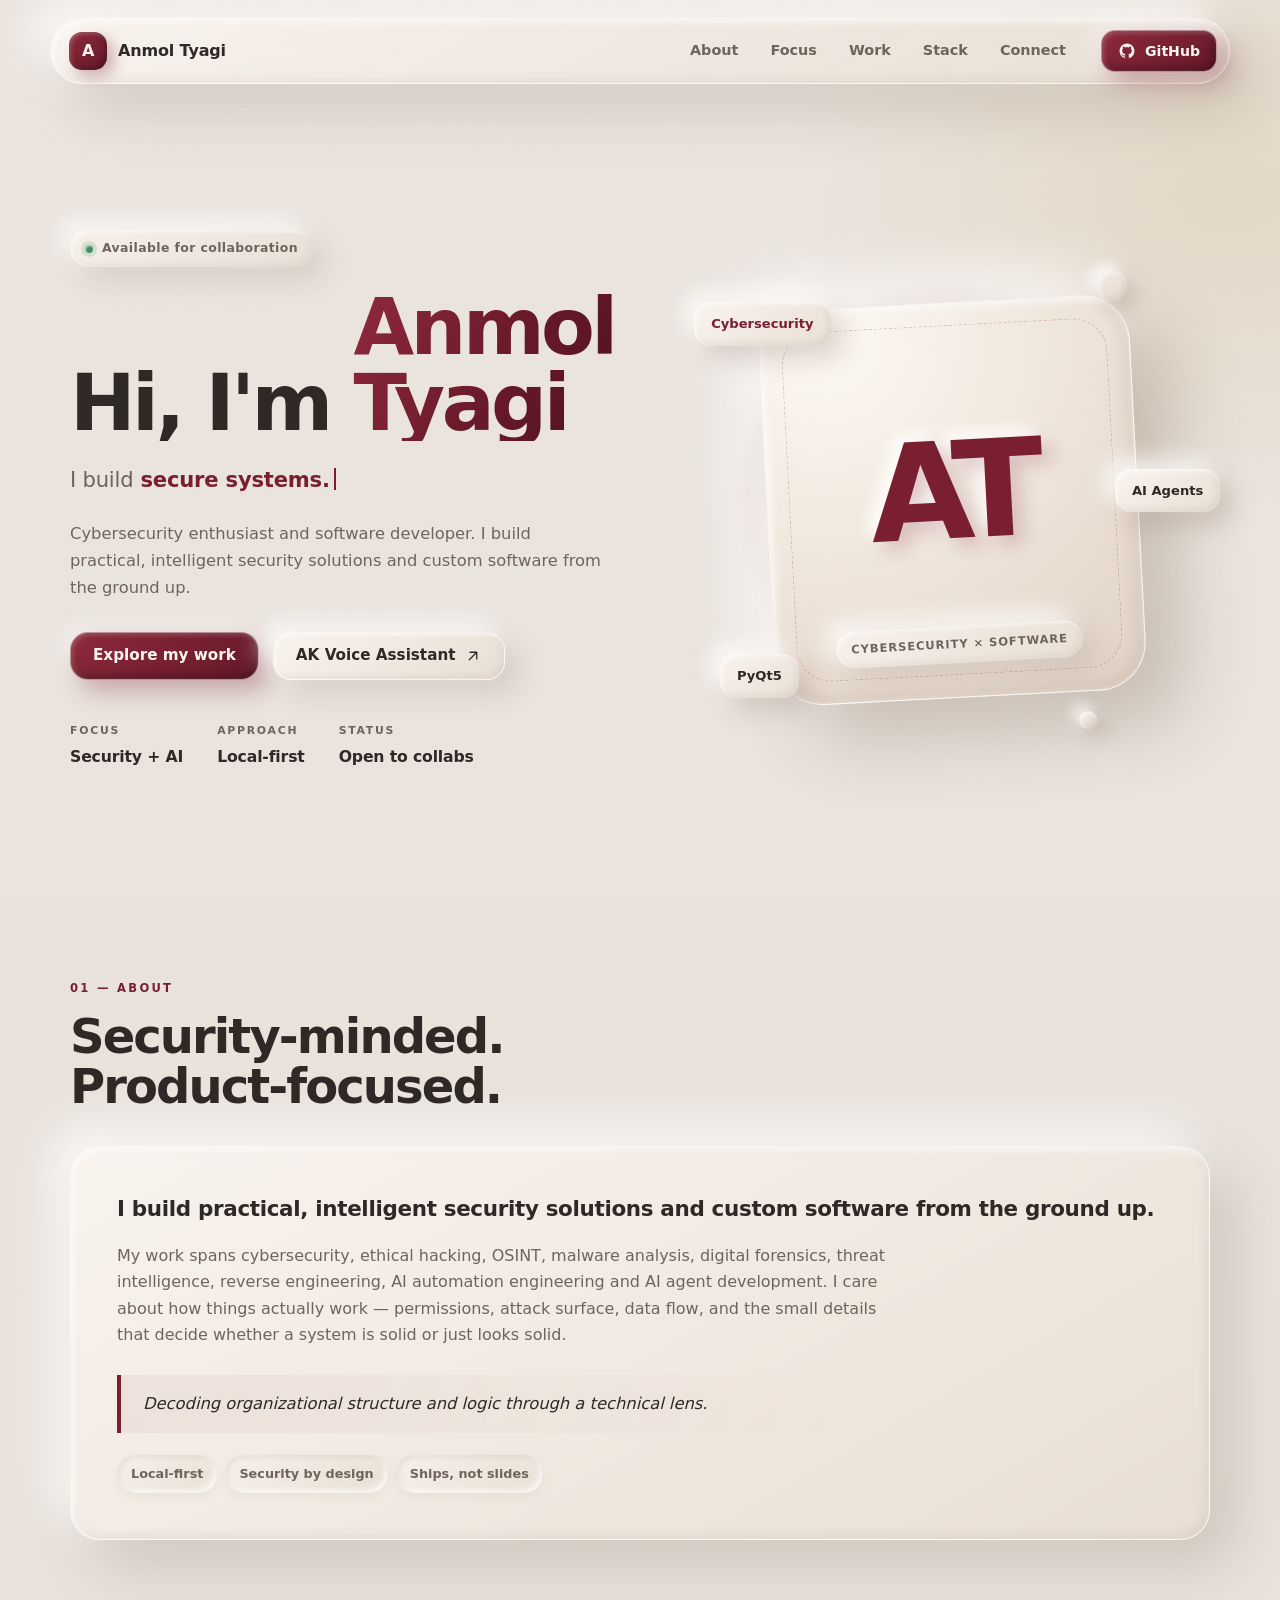
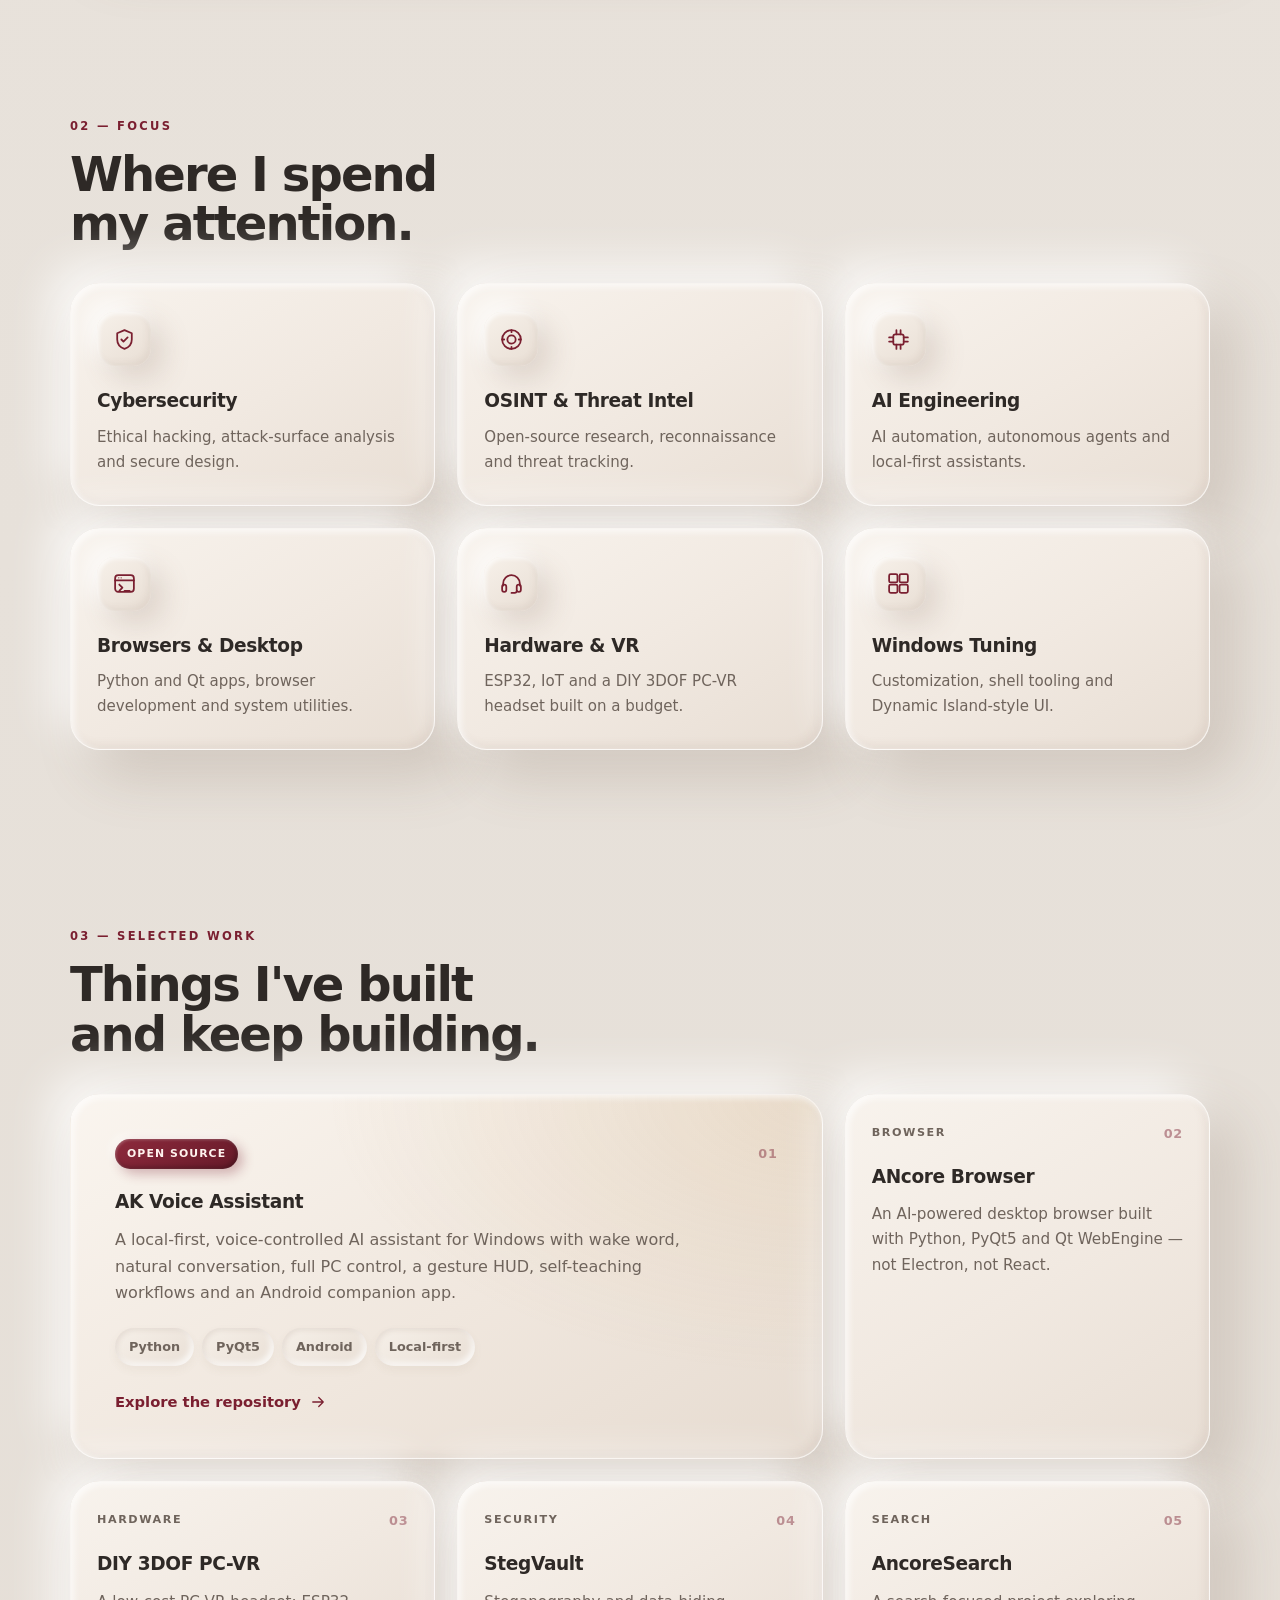
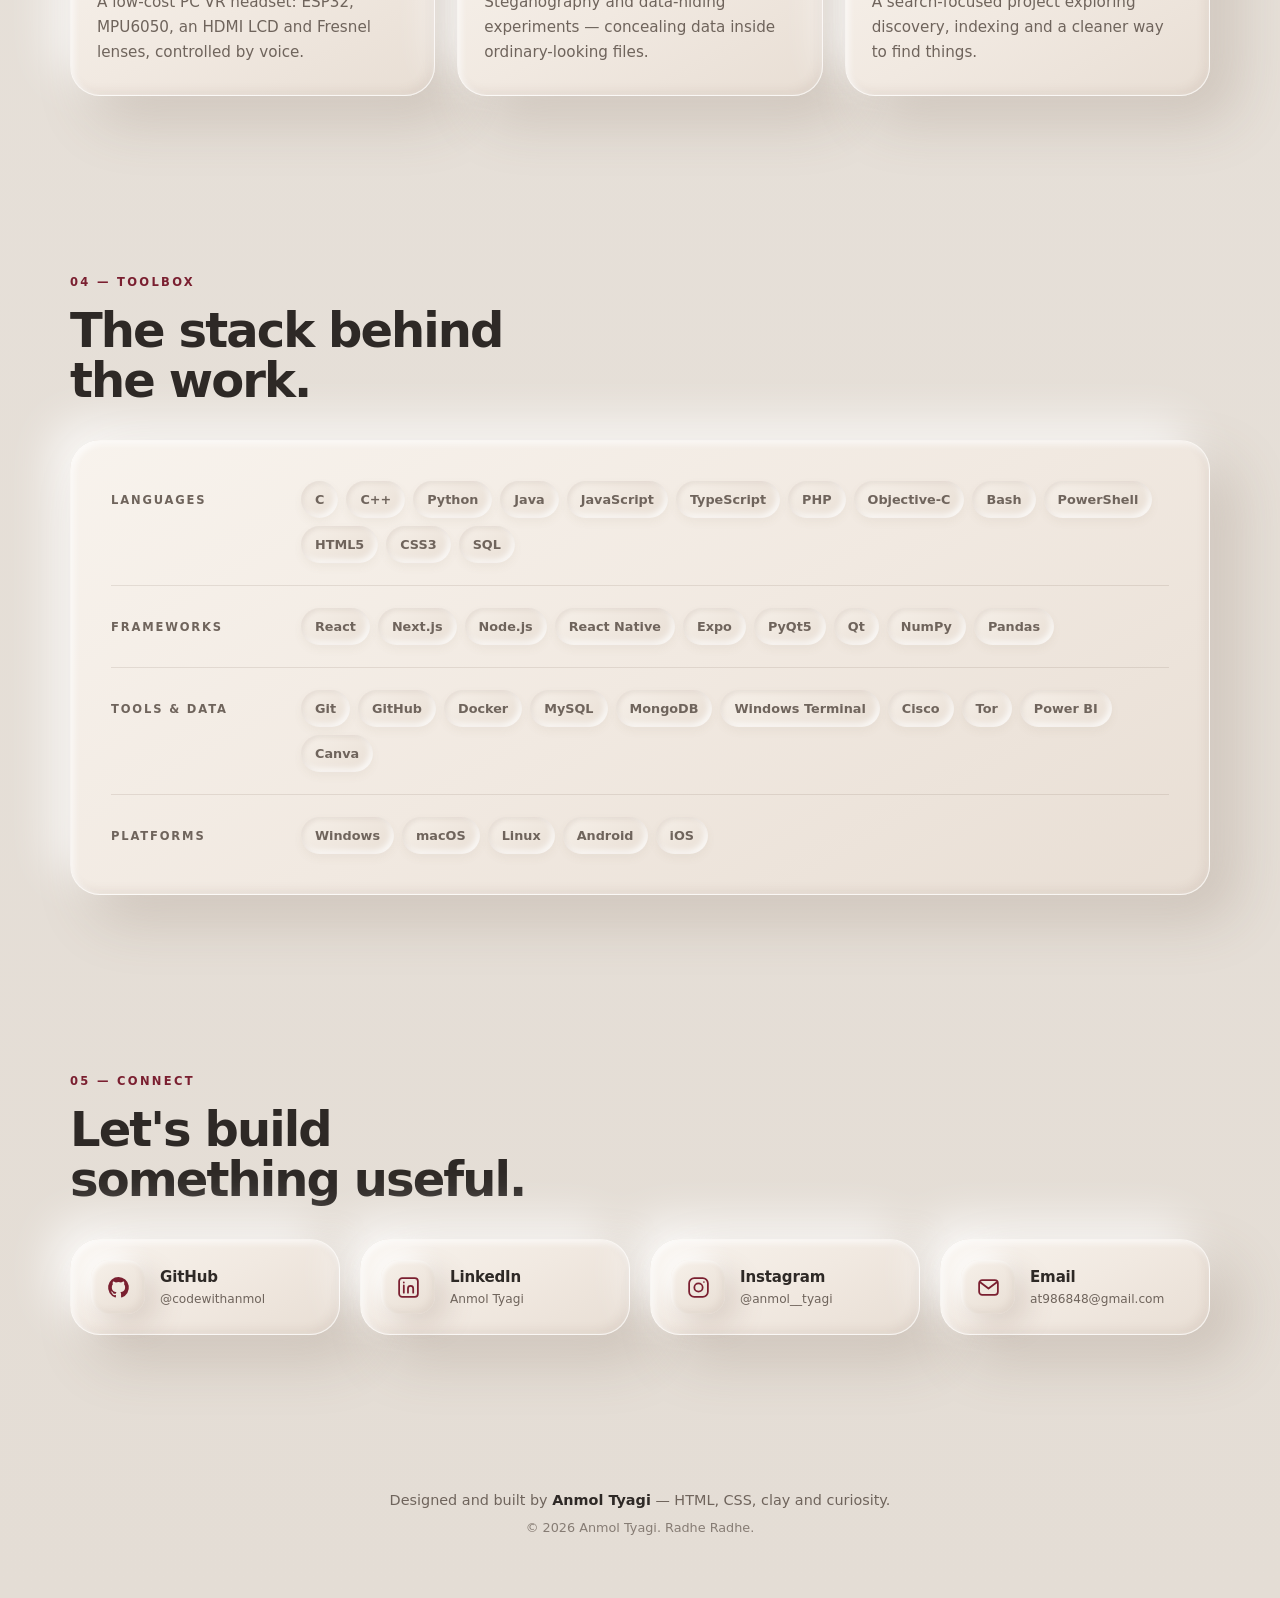
==== index.html @ 33b64142 "Claymorphism personal home page with typing effect" ====
<!doctype html>
<html lang="en">
<head>
<meta charset="utf-8">
<meta name="viewport" content="width=device-width, initial-scale=1">
<title>Anmol Tyagi — Cybersecurity &amp; Software</title>
<meta name="description" content="Anmol Tyagi — cybersecurity enthusiast and software developer. Security tools, AI-powered browsers, local-first assistants and automation.">
<meta name="theme-color" content="#e7e1da">
<meta property="og:type" content="website">
<meta property="og:title" content="Anmol Tyagi — Cybersecurity &amp; Software">
<meta property="og:description" content="Security tools, AI-powered browsers, local-first assistants and automation.">
<meta property="og:url" content="https://codewithanmol.github.io/">
<link rel="icon" href="data:image/svg+xml,%3Csvg xmlns='http://www.w3.org/2000/svg' viewBox='0 0 64 64'%3E%3Crect width='64' height='64' rx='18' fill='%237a1f30'/%3E%3Ctext x='32' y='43' font-family='Segoe UI,Arial' font-size='30' font-weight='700' fill='%23f7f2ec' text-anchor='middle'%3EA%3C/text%3E%3C/svg%3E">
<link rel="stylesheet" href="styles.css">
</head>
<body>
<div class="grain" aria-hidden="true"></div>
<a class="skip" href="#main">Skip to content</a>

<header class="nav-wrap">
  <nav class="nav clay" aria-label="Primary">
    <a class="brand" href="#top" aria-label="Anmol Tyagi — home">
      <span class="brand-mark" aria-hidden="true">A</span>
      <span class="brand-name">Anmol Tyagi</span>
    </a>
    <div class="nav-links">
      <a href="#about">About</a>
      <a href="#focus">Focus</a>
      <a href="#work">Work</a>
      <a href="#stack">Stack</a>
      <a href="#connect">Connect</a>
    </div>
    <a class="btn btn-sm btn-maroon" href="https://github.com/codewithanmol" target="_blank" rel="noopener">
      <svg class="ico" viewBox="0 0 24 24" aria-hidden="true"><path d="M12 2a10 10 0 0 0-3.16 19.49c.5.09.68-.22.68-.48v-1.7c-2.78.6-3.37-1.34-3.37-1.34-.45-1.16-1.1-1.47-1.1-1.47-.9-.62.07-.6.07-.6 1 .07 1.53 1.03 1.53 1.03.88 1.52 2.3 1.08 2.86.82.09-.64.35-1.08.63-1.33-2.22-.25-4.55-1.11-4.55-4.94 0-1.09.39-1.98 1.03-2.68-.1-.25-.45-1.27.1-2.65 0 0 .84-.27 2.75 1.02a9.6 9.6 0 0 1 5 0c1.91-1.29 2.75-1.02 2.75-1.02.55 1.38.2 2.4.1 2.65.64.7 1.03 1.59 1.03 2.68 0 3.84-2.34 4.68-4.57 4.93.36.31.68.92.68 1.85v2.74c0 .27.18.58.69.48A10 10 0 0 0 12 2z" fill="currentColor" stroke="none"/></svg>
      GitHub
    </a>
  </nav>
</header>

<main id="main">
  <section class="hero" id="top">
    <div class="hero-copy">
      <span class="chip"><span class="dot" aria-hidden="true"></span> Available for collaboration</span>
      <h1>Hi, I'm <span class="accent">Anmol<br>Tyagi</span></h1>
      <p class="type-line" aria-hidden="true"><span class="muted">I build</span> <span id="typed">secure systems.</span><span class="caret"></span></p>
      <p class="sr-only">I build secure systems, AI-powered browsers, local-first assistants and automation that ships.</p>
      <p class="lead">Cybersecurity enthusiast and software developer. I build practical, intelligent security solutions and custom software from the ground up.</p>
      <div class="cta-row">
        <a class="btn btn-maroon" href="#work">Explore my work</a>
        <a class="btn btn-clay" href="https://github.com/codewithanmol/AK-Voice-Assistant" target="_blank" rel="noopener">
          AK Voice Assistant
          <svg class="ico" viewBox="0 0 24 24" aria-hidden="true"><path d="M7 17 17 7M8 7h9v9"/></svg>
        </a>
      </div>
      <dl class="mini-stats">
        <div><dt>Focus</dt><dd>Security + AI</dd></div>
        <div><dt>Approach</dt><dd>Local-first</dd></div>
        <div><dt>Status</dt><dd>Open to collabs</dd></div>
      </dl>
    </div>

    <div class="hero-art" aria-hidden="true">
      <div class="clay portrait">
        <span class="portrait-ring"></span>
        <span class="portrait-mono">AT</span>
        <span class="portrait-tag">cybersecurity &times; software</span>
      </div>
      <span class="float-chip chip-a">Cybersecurity</span>
      <span class="float-chip chip-b">AI Agents</span>
      <span class="float-chip chip-c">PyQt5</span>
      <span class="float-dot dot-a"></span>
      <span class="float-dot dot-b"></span>
    </div>
  </section>

  <section class="section" id="about">
    <div class="section-head reveal">
      <span class="eyebrow">01 — About</span>
      <h2>Security-minded.<br>Product-focused.</h2>
    </div>
    <div class="clay about-card reveal">
      <p class="about-lead">I build practical, intelligent security solutions and custom software from the ground up.</p>
      <p>My work spans cybersecurity, ethical hacking, OSINT, malware analysis, digital forensics, threat intelligence, reverse engineering, AI automation engineering and AI agent development. I care about how things actually work — permissions, attack surface, data flow, and the small details that decide whether a system is solid or just looks solid.</p>
      <blockquote>Decoding organizational structure and logic through a technical lens.</blockquote>
      <ul class="tag-row" aria-label="Working principles">
        <li>Local-first</li>
        <li>Security by design</li>
        <li>Ships, not slides</li>
      </ul>
    </div>
  </section>

  <section class="section" id="focus">
    <div class="section-head reveal">
      <span class="eyebrow">02 — Focus</span>
      <h2>Where I spend<br>my attention.</h2>
    </div>
    <div class="focus-grid">
      <article class="clay focus-card reveal">
        <span class="ico-clay"><svg class="ico" viewBox="0 0 24 24" aria-hidden="true"><path d="M12 3l7 3v6c0 4.4-3 7.6-7 9-4-1.4-7-4.6-7-9V6l7-3z"/><path d="m9 12 2 2 4-4"/></svg></span>
        <h3>Cybersecurity</h3>
        <p>Ethical hacking, attack-surface analysis and secure design.</p>
      </article>
      <article class="clay focus-card reveal">
        <span class="ico-clay"><svg class="ico" viewBox="0 0 24 24" aria-hidden="true"><circle cx="12" cy="12" r="9"/><circle cx="12" cy="12" r="4"/><path d="M12 3v2M12 19v2M3 12h2M19 12h2"/></svg></span>
        <h3>OSINT &amp; Threat Intel</h3>
        <p>Open-source research, reconnaissance and threat tracking.</p>
      </article>
      <article class="clay focus-card reveal">
        <span class="ico-clay"><svg class="ico" viewBox="0 0 24 24" aria-hidden="true"><rect x="7" y="7" width="10" height="10" rx="2"/><path d="M10 3v4M14 3v4M10 17v4M14 17v4M3 10h4M3 14h4M17 10h4M17 14h4"/></svg></span>
        <h3>AI Engineering</h3>
        <p>AI automation, autonomous agents and local-first assistants.</p>
      </article>
      <article class="clay focus-card reveal">
        <span class="ico-clay"><svg class="ico" viewBox="0 0 24 24" aria-hidden="true"><rect x="3" y="4" width="18" height="16" rx="3"/><path d="M3 9h18"/><circle cx="6.5" cy="6.5" r=".6" fill="currentColor" stroke="none"/><circle cx="8.8" cy="6.5" r=".6" fill="currentColor" stroke="none"/><path d="m7 13 3 3-3 3M12 19h5"/></svg></span>
        <h3>Browsers &amp; Desktop</h3>
        <p>Python and Qt apps, browser development and system utilities.</p>
      </article>
      <article class="clay focus-card reveal">
        <span class="ico-clay"><svg class="ico" viewBox="0 0 24 24" aria-hidden="true"><path d="M4 14v-2a8 8 0 0 1 16 0v2"/><rect x="3" y="13" width="4" height="7" rx="2"/><rect x="17" y="13" width="4" height="7" rx="2"/><path d="M12 21h3a2 2 0 0 0 2-2"/></svg></span>
        <h3>Hardware &amp; VR</h3>
        <p>ESP32, IoT and a DIY 3DOF PC-VR headset built on a budget.</p>
      </article>
      <article class="clay focus-card reveal">
        <span class="ico-clay"><svg class="ico" viewBox="0 0 24 24" aria-hidden="true"><rect x="3" y="3" width="8" height="8" rx="1.5"/><rect x="13" y="3" width="8" height="8" rx="1.5"/><rect x="3" y="13" width="8" height="8" rx="1.5"/><rect x="13" y="13" width="8" height="8" rx="1.5"/></svg></span>
        <h3>Windows Tuning</h3>
        <p>Customization, shell tooling and Dynamic Island-style UI.</p>
      </article>
    </div>
  </section>

  <section class="section" id="work">
    <div class="section-head reveal">
      <span class="eyebrow">03 — Selected work</span>
      <h2>Things I've built<br>and keep building.</h2>
    </div>
    <div class="work-grid">
      <article class="clay work-card featured reveal">
        <div class="work-top"><span class="badge">Open source</span><span class="work-num">01</span></div>
        <h3>AK Voice Assistant</h3>
        <p>A local-first, voice-controlled AI assistant for Windows with wake word, natural conversation, full PC control, a gesture HUD, self-teaching workflows and an Android companion app.</p>
        <ul class="tag-row"><li>Python</li><li>PyQt5</li><li>Android</li><li>Local-first</li></ul>
        <a class="text-link" href="https://github.com/codewithanmol/AK-Voice-Assistant" target="_blank" rel="noopener">Explore the repository
          <svg class="ico" viewBox="0 0 24 24" aria-hidden="true"><path d="M5 12h14M13 6l6 6-6 6"/></svg>
        </a>
      </article>
      <article class="clay work-card reveal">
        <div class="work-top"><span class="work-type">Browser</span><span class="work-num">02</span></div>
        <h3>ANcore Browser</h3>
        <p>An AI-powered desktop browser built with Python, PyQt5 and Qt WebEngine — not Electron, not React.</p>
      </article>
      <article class="clay work-card reveal">
        <div class="work-top"><span class="work-type">Hardware</span><span class="work-num">03</span></div>
        <h3>DIY 3DOF PC-VR</h3>
        <p>A low-cost PC VR headset: ESP32, MPU6050, an HDMI LCD and Fresnel lenses, controlled by voice.</p>
      </article>
      <article class="clay work-card reveal">
        <div class="work-top"><span class="work-type">Security</span><span class="work-num">04</span></div>
        <h3>StegVault</h3>
        <p>Steganography and data-hiding experiments — concealing data inside ordinary-looking files.</p>
      </article>
      <article class="clay work-card reveal">
        <div class="work-top"><span class="work-type">Search</span><span class="work-num">05</span></div>
        <h3>AncoreSearch</h3>
        <p>A search-focused project exploring discovery, indexing and a cleaner way to find things.</p>
      </article>
    </div>
  </section>

  <section class="section" id="stack">
    <div class="section-head reveal">
      <span class="eyebrow">04 — Toolbox</span>
      <h2>The stack behind<br>the work.</h2>
    </div>
    <div class="clay stack-card reveal">
      <div class="stack-row">
        <h3>Languages</h3>
        <ul class="tag-row"><li>C</li><li>C++</li><li>Python</li><li>Java</li><li>JavaScript</li><li>TypeScript</li><li>PHP</li><li>Objective-C</li><li>Bash</li><li>PowerShell</li><li>HTML5</li><li>CSS3</li><li>SQL</li></ul>
      </div>
      <div class="stack-row">
        <h3>Frameworks</h3>
        <ul class="tag-row"><li>React</li><li>Next.js</li><li>Node.js</li><li>React Native</li><li>Expo</li><li>PyQt5</li><li>Qt</li><li>NumPy</li><li>Pandas</li></ul>
      </div>
      <div class="stack-row">
        <h3>Tools &amp; data</h3>
        <ul class="tag-row"><li>Git</li><li>GitHub</li><li>Docker</li><li>MySQL</li><li>MongoDB</li><li>Windows Terminal</li><li>Cisco</li><li>Tor</li><li>Power BI</li><li>Canva</li></ul>
      </div>
      <div class="stack-row">
        <h3>Platforms</h3>
        <ul class="tag-row"><li>Windows</li><li>macOS</li><li>Linux</li><li>Android</li><li>iOS</li></ul>
      </div>
    </div>
  </section>

  <section class="section" id="connect">
    <div class="section-head reveal">
      <span class="eyebrow">05 — Connect</span>
      <h2>Let's build<br>something useful.</h2>
    </div>
    <div class="connect-grid">
      <a class="clay connect-card reveal" href="https://github.com/codewithanmol" target="_blank" rel="noopener">
        <span class="ico-clay"><svg class="ico" viewBox="0 0 24 24" aria-hidden="true"><path d="M12 2a10 10 0 0 0-3.16 19.49c.5.09.68-.22.68-.48v-1.7c-2.78.6-3.37-1.34-3.37-1.34-.45-1.16-1.1-1.47-1.1-1.47-.9-.62.07-.6.07-.6 1 .07 1.53 1.03 1.53 1.03.88 1.52 2.3 1.08 2.86.82.09-.64.35-1.08.63-1.33-2.22-.25-4.55-1.11-4.55-4.94 0-1.09.39-1.98 1.03-2.68-.1-.25-.45-1.27.1-2.65 0 0 .84-.27 2.75 1.02a9.6 9.6 0 0 1 5 0c1.91-1.29 2.75-1.02 2.75-1.02.55 1.38.2 2.4.1 2.65.64.7 1.03 1.59 1.03 2.68 0 3.84-2.34 4.68-4.57 4.93.36.31.68.92.68 1.85v2.74c0 .27.18.58.69.48A10 10 0 0 0 12 2z" fill="currentColor" stroke="none"/></svg></span>
        <span class="connect-meta"><strong>GitHub</strong><small>@codewithanmol</small></span>
      </a>
      <a class="clay connect-card reveal" href="https://www.linkedin.com/in/anmol-tyagi-b38446213" target="_blank" rel="noopener">
        <span class="ico-clay"><svg class="ico" viewBox="0 0 24 24" aria-hidden="true"><rect x="3" y="3" width="18" height="18" rx="3"/><path d="M7.5 10v7M7.5 7.2v.1M11.5 17v-4a2.5 2.5 0 0 1 5 0v4"/></svg></span>
        <span class="connect-meta"><strong>LinkedIn</strong><small>Anmol Tyagi</small></span>
      </a>
      <a class="clay connect-card reveal" href="https://instagram.com/anmol__tyagi__________" target="_blank" rel="noopener">
        <span class="ico-clay"><svg class="ico" viewBox="0 0 24 24" aria-hidden="true"><rect x="3" y="3" width="18" height="18" rx="5"/><circle cx="12" cy="12" r="4"/><circle cx="17.2" cy="6.8" r=".8" fill="currentColor" stroke="none"/></svg></span>
        <span class="connect-meta"><strong>Instagram</strong><small>@anmol__tyagi</small></span>
      </a>
      <a class="clay connect-card reveal" href="mailto:at986848@gmail.com">
        <span class="ico-clay"><svg class="ico" viewBox="0 0 24 24" aria-hidden="true"><rect x="3" y="5" width="18" height="14" rx="3"/><path d="m4 7 8 6 8-6"/></svg></span>
        <span class="connect-meta"><strong>Email</strong><small>at986848@gmail.com</small></span>
      </a>
    </div>
  </section>
</main>

<footer class="footer">
  <p>Designed and built by <strong>Anmol Tyagi</strong> — HTML, CSS, clay and curiosity.</p>
  <p class="footer-small">&copy; <span id="year">2026</span> Anmol Tyagi. Radhe Radhe.</p>
</footer>

<script src="script.js" defer></script>
</body>
</html>
---- styles.css ----
:root {
  --bg: #e7e1da;
  --clay: #f4efe9;
  --clay-deep: #e4dbd2;
  --ink: #2e2926;
  --muted: #6f645c;
  --maroon: #7a1f30;
  --maroon-deep: #5f1624;
  --maroon-soft: #9c3446;
  --gold: #c49a5a;
  --line: rgba(90, 66, 52, 0.12);

  --shadow-clay:
    24px 24px 56px rgba(120, 94, 76, 0.22),
    -18px -18px 44px rgba(255, 255, 255, 0.82),
    inset 3px 3px 6px rgba(255, 255, 255, 0.7),
    inset -4px -4px 10px rgba(120, 94, 76, 0.09);
  --shadow-clay-sm:
    12px 12px 28px rgba(120, 94, 76, 0.18),
    -10px -10px 24px rgba(255, 255, 255, 0.8),
    inset 2px 2px 4px rgba(255, 255, 255, 0.7),
    inset -3px -3px 7px rgba(120, 94, 76, 0.08);
  --shadow-clay-inset:
    inset 4px 4px 9px rgba(120, 94, 76, 0.16),
    inset -4px -4px 10px rgba(255, 255, 255, 0.85);

  --radius: 30px;
  --radius-lg: 40px;
  --max: 1180px;
  --ease: cubic-bezier(0.22, 0.61, 0.36, 1);
}

* {
  box-sizing: border-box;
}

html {
  scroll-behavior: smooth;
  scroll-padding-top: 110px;
}

body {
  margin: 0;
  color: var(--ink);
  background:
    radial-gradient(900px 620px at 10% -8%, rgba(122, 31, 48, 0.11), transparent 62%),
    radial-gradient(760px 560px at 96% 4%, rgba(196, 154, 90, 0.18), transparent 58%),
    radial-gradient(900px 700px at 50% 112%, rgba(122, 31, 48, 0.09), transparent 60%),
    linear-gradient(180deg, #eae4dd 0%, #e7e1da 45%, #e4ddd5 100%);
  font-family: "Segoe UI Variable Text", "Segoe UI", system-ui, -apple-system, "Helvetica Neue", Arial, sans-serif;
  font-size: 16px;
  line-height: 1.65;
  -webkit-font-smoothing: antialiased;
  text-rendering: optimizeLegibility;
  overflow-x: hidden;
}

::selection {
  background: rgba(122, 31, 48, 0.9);
  color: #fff5f1;
}

a {
  color: inherit;
  text-decoration: none;
}

:focus-visible {
  outline: 3px solid var(--maroon-soft);
  outline-offset: 3px;
  border-radius: 12px;
}

.sr-only {
  position: absolute;
  width: 1px;
  height: 1px;
  padding: 0;
  margin: -1px;
  overflow: hidden;
  clip: rect(0 0 0 0);
  white-space: nowrap;
  border: 0;
}

.skip {
  position: fixed;
  top: -60px;
  left: 20px;
  z-index: 100;
  padding: 10px 16px;
  border-radius: 12px;
  background: var(--maroon);
  color: #fff;
  transition: top 0.2s var(--ease);
}

.skip:focus {
  top: 12px;
}

.grain {
  position: fixed;
  inset: 0;
  z-index: 0;
  pointer-events: none;
  opacity: 0.28;
  mix-blend-mode: soft-light;
  background-image: url("data:image/svg+xml,%3Csvg xmlns='http://www.w3.org/2000/svg' width='180' height='180'%3E%3Cfilter id='n'%3E%3CfeTurbulence type='fractalNoise' baseFrequency='0.85' numOctaves='2' stitchTiles='stitch'/%3E%3C/filter%3E%3Crect width='180' height='180' filter='url(%23n)' opacity='0.55'/%3E%3C/svg%3E");
}

main,
.nav-wrap,
.footer {
  position: relative;
  z-index: 1;
}

.clay {
  background: linear-gradient(150deg, #f8f3ed 0%, #f1e9e1 52%, #e8ded4 100%);
  border: 1px solid rgba(255, 255, 255, 0.62);
  border-radius: var(--radius);
  box-shadow: var(--shadow-clay);
}

.ico {
  width: 22px;
  height: 22px;
  fill: none;
  stroke: currentColor;
  stroke-width: 1.7;
  stroke-linecap: round;
  stroke-linejoin: round;
  flex: none;
}

.ico-clay {
  display: grid;
  place-items: center;
  width: 54px;
  height: 54px;
  flex: none;
  color: var(--maroon);
  border-radius: 18px;
  background: linear-gradient(145deg, #f7f1ea, #e8ded4);
  box-shadow: var(--shadow-clay-sm);
}

.ico-clay .ico {
  width: 25px;
  height: 25px;
}

/* ---------- Navigation ---------- */

.nav-wrap {
  position: sticky;
  top: 0;
  z-index: 50;
  padding: 18px 20px 0;
}

.nav {
  display: flex;
  align-items: center;
  gap: 22px;
  max-width: var(--max);
  margin: 0 auto;
  padding: 11px 12px 11px 18px;
  border-radius: 999px;
  background: linear-gradient(150deg, rgba(248, 243, 237, 0.9), rgba(232, 222, 212, 0.86));
  backdrop-filter: blur(16px) saturate(120%);
  -webkit-backdrop-filter: blur(16px) saturate(120%);
  transition: box-shadow 0.35s var(--ease), transform 0.35s var(--ease);
}

.nav.scrolled {
  transform: translateY(2px);
  box-shadow:
    20px 20px 44px rgba(120, 94, 76, 0.26),
    -14px -14px 34px rgba(255, 255, 255, 0.75),
    inset 2px 2px 5px rgba(255, 255, 255, 0.7),
    inset -3px -3px 8px rgba(120, 94, 76, 0.1);
}

.brand {
  display: flex;
  align-items: center;
  gap: 11px;
  font-weight: 650;
  letter-spacing: -0.01em;
  white-space: nowrap;
}

.brand-mark {
  display: grid;
  place-items: center;
  width: 38px;
  height: 38px;
  border-radius: 13px;
  color: #fff4ef;
  font-weight: 750;
  background: linear-gradient(145deg, #8d2a3c, #611827);
  box-shadow:
    6px 6px 14px rgba(122, 31, 48, 0.32),
    -5px -5px 12px rgba(255, 255, 255, 0.55),
    inset 2px 2px 4px rgba(255, 255, 255, 0.22),
    inset -2px -2px 5px rgba(0, 0, 0, 0.28);
}

.nav-links {
  display: flex;
  gap: 6px;
  margin-left: auto;
}

.nav-links a {
  padding: 8px 13px;
  border-radius: 999px;
  font-size: 0.9rem;
  font-weight: 550;
  color: var(--muted);
  transition: color 0.2s var(--ease), background 0.2s var(--ease), box-shadow 0.2s var(--ease);
}

.nav-links a:hover {
  color: var(--maroon);
  background: rgba(255, 255, 255, 0.5);
  box-shadow: var(--shadow-clay-inset);
}

/* ---------- Buttons ---------- */

.btn {
  display: inline-flex;
  align-items: center;
  justify-content: center;
  gap: 9px;
  padding: 14px 22px;
  border: 1px solid rgba(255, 255, 255, 0.5);
  border-radius: 18px;
  font-size: 0.95rem;
  font-weight: 600;
  line-height: 1;
  cursor: pointer;
  transition: transform 0.25s var(--ease), box-shadow 0.25s var(--ease), background 0.25s var(--ease);
}

.btn:hover {
  transform: translateY(-2px);
}

.btn:active {
  transform: translateY(1px);
}

.btn-sm {
  padding: 11px 16px;
  font-size: 0.88rem;
  border-radius: 14px;
}

.btn-maroon {
  color: #fff6f2;
  background: linear-gradient(145deg, #8d2a3c, #641827);
  box-shadow:
    10px 10px 24px rgba(122, 31, 48, 0.34),
    -8px -8px 20px rgba(255, 255, 255, 0.5),
    inset 2px 2px 5px rgba(255, 255, 255, 0.22),
    inset -3px -3px 8px rgba(0, 0, 0, 0.3);
}

.btn-maroon:hover {
  box-shadow:
    12px 14px 30px rgba(122, 31, 48, 0.4),
    -9px -9px 22px rgba(255, 255, 255, 0.55),
    inset 2px 2px 5px rgba(255, 255, 255, 0.25),
    inset -3px -3px 8px rgba(0, 0, 0, 0.3);
}

.btn-clay {
  color: var(--ink);
  background: linear-gradient(145deg, #f8f3ed, #e8ded4);
  box-shadow: var(--shadow-clay-sm);
}

.btn-clay:hover {
  color: var(--maroon);
}

.btn .ico {
  width: 18px;
  height: 18px;
}

/* ---------- Hero ---------- */

.hero {
  display: grid;
  grid-template-columns: 1.05fr 0.95fr;
  gap: 54px;
  align-items: center;
  max-width: var(--max);
  margin: 0 auto;
  padding: 84px 20px 56px;
  min-height: calc(100vh - 96px);
}

.chip {
  display: inline-flex;
  align-items: center;
  gap: 9px;
  padding: 8px 15px;
  border-radius: 999px;
  font-size: 0.78rem;
  font-weight: 600;
  letter-spacing: 0.03em;
  color: var(--muted);
  background: linear-gradient(145deg, #f6f0e9, #e9e0d7);
  box-shadow: var(--shadow-clay-sm);
}

.dot {
  width: 8px;
  height: 8px;
  border-radius: 50%;
  background: #3f8f5f;
  box-shadow: 0 0 0 4px rgba(63, 143, 95, 0.16), inset 1px 1px 2px rgba(255, 255, 255, 0.7);
  animation: pulse 2.6s ease-in-out infinite;
}

@keyframes pulse {
  0%, 100% { box-shadow: 0 0 0 4px rgba(63, 143, 95, 0.14); }
  50% { box-shadow: 0 0 0 7px rgba(63, 143, 95, 0.08); }
}

h1 {
  margin: 22px 0 0;
  font-size: clamp(2.9rem, 6.4vw, 4.9rem);
  line-height: 0.97;
  letter-spacing: -0.045em;
  font-weight: 800;
}

.accent {
  display: inline-block;
  color: var(--maroon);
  background: linear-gradient(118deg, #8f2a3d 0%, #6a1a29 55%, #4e1220 100%);
  -webkit-background-clip: text;
  background-clip: text;
  -webkit-text-fill-color: transparent;
}

.type-line {
  margin: 22px 0 0;
  font-size: clamp(1.08rem, 2vw, 1.32rem);
  font-weight: 550;
  min-height: 1.9em;
  letter-spacing: -0.01em;
}

.type-line .muted {
  color: var(--muted);
  font-weight: 500;
}

#typed {
  color: var(--maroon);
  font-weight: 700;
}

.caret {
  display: inline-block;
  width: 2px;
  height: 1.05em;
  margin-left: 4px;
  vertical-align: -0.14em;
  background: var(--maroon);
  animation: blink 1.05s steps(1) infinite;
}

@keyframes blink {
  0%, 49% { opacity: 1; }
  50%, 100% { opacity: 0; }
}

.lead {
  max-width: 52ch;
  margin: 18px 0 0;
  color: var(--muted);
  font-size: 1.02rem;
}

.cta-row {
  display: flex;
  flex-wrap: wrap;
  gap: 14px;
  margin-top: 30px;
}

.mini-stats {
  display: flex;
  flex-wrap: wrap;
  gap: 34px;
  margin: 42px 0 0;
  padding: 0;
}

.mini-stats div {
  display: flex;
  flex-direction: column;
  gap: 4px;
}

.mini-stats dt {
  font-size: 0.68rem;
  font-weight: 650;
  letter-spacing: 0.16em;
  text-transform: uppercase;
  color: var(--muted);
}

.mini-stats dd {
  margin: 0;
  font-size: 0.98rem;
  font-weight: 650;
  letter-spacing: -0.01em;
}

/* ---------- Hero art ---------- */

.hero-art {
  position: relative;
  display: grid;
  place-items: center;
  min-height: 520px;
}

.hero-art::before {
  content: "";
  position: absolute;
  width: 420px;
  height: 420px;
  border-radius: 50%;
  background: radial-gradient(circle at 35% 30%, rgba(122, 31, 48, 0.16), rgba(196, 154, 90, 0.12) 55%, transparent 72%);
  filter: blur(6px);
}

.portrait {
  position: relative;
  display: grid;
  place-items: center;
  width: min(372px, 82%);
  aspect-ratio: 0.94;
  border-radius: 48px;
  background:
    radial-gradient(120% 110% at 18% 8%, #fcf8f3 0%, #f1e8de 46%, #e2d4c8 100%);
  box-shadow:
    34px 34px 70px rgba(120, 94, 76, 0.3),
    -24px -24px 60px rgba(255, 255, 255, 0.85),
    inset 4px 4px 10px rgba(255, 255, 255, 0.8),
    inset -6px -6px 16px rgba(120, 94, 76, 0.12);
  transform: rotate(-3deg);
  animation: sway 9s ease-in-out infinite;
}

@keyframes sway {
  0%, 100% { transform: rotate(-3deg) translateY(0); }
  50% { transform: rotate(-1.5deg) translateY(-8px); }
}

.portrait-ring {
  position: absolute;
  inset: 22px;
  border: 1px dashed rgba(122, 31, 48, 0.24);
  border-radius: 34px;
}

.portrait-mono {
  font-size: clamp(5.2rem, 11vw, 8.4rem);
  font-weight: 800;
  letter-spacing: -0.08em;
  color: var(--maroon);
  text-shadow:
    9px 9px 18px rgba(122, 31, 48, 0.2),
    -7px -7px 16px rgba(255, 255, 255, 0.95);
  transform: translateY(-8px);
}

.portrait-tag {
  position: absolute;
  bottom: 34px;
  left: 50%;
  transform: translateX(-50%);
  white-space: nowrap;
  padding: 9px 15px;
  border-radius: 999px;
  font-size: 0.72rem;
  font-weight: 600;
  letter-spacing: 0.08em;
  text-transform: uppercase;
  color: var(--muted);
  background: linear-gradient(145deg, #f7f1ea, #e9dfd5);
  box-shadow: var(--shadow-clay-sm);
}

.float-chip {
  position: absolute;
  padding: 11px 17px;
  border-radius: 16px;
  font-size: 0.82rem;
  font-weight: 650;
  color: var(--ink);
  background: linear-gradient(145deg, #f9f4ee, #e9dfd5);
  box-shadow:
    12px 12px 26px rgba(120, 94, 76, 0.24),
    -9px -9px 22px rgba(255, 255, 255, 0.85),
    inset 2px 2px 4px rgba(255, 255, 255, 0.75),
    inset -3px -3px 7px rgba(120, 94, 76, 0.1);
  animation: float 7s ease-in-out infinite;
}

.chip-a {
  top: 12%;
  left: 0;
  color: var(--maroon);
  animation-delay: -1s;
}

.chip-b {
  top: 44%;
  right: -2%;
  animation-delay: -3s;
}

.chip-c {
  bottom: 12%;
  left: 5%;
  animation-delay: -5s;
}

@keyframes float {
  0%, 100% { transform: translateY(0) rotate(-1deg); }
  50% { transform: translateY(-13px) rotate(1deg); }
}

.float-dot {
  position: absolute;
  border-radius: 50%;
  background: linear-gradient(145deg, #f4ece4, #e2d6cb);
  box-shadow:
    8px 8px 18px rgba(120, 94, 76, 0.25),
    -6px -6px 14px rgba(255, 255, 255, 0.9),
    inset 2px 2px 4px rgba(255, 255, 255, 0.7),
    inset -2px -2px 5px rgba(120, 94, 76, 0.12);
}

.dot-a {
  width: 30px;
  height: 30px;
  top: 6%;
  right: 16%;
  animation: float 8s ease-in-out infinite;
}

.dot-b {
  width: 18px;
  height: 18px;
  bottom: 6%;
  right: 22%;
  animation: float 6.5s ease-in-out infinite reverse;
}

/* ---------- Sections ---------- */

.section {
  max-width: var(--max);
  margin: 0 auto;
  padding: 86px 20px;
}

.section-head {
  margin-bottom: 34px;
}

.eyebrow {
  display: inline-block;
  margin-bottom: 14px;
  font-size: 0.72rem;
  font-weight: 700;
  letter-spacing: 0.2em;
  text-transform: uppercase;
  color: var(--maroon);
}

h2 {
  margin: 0;
  font-size: clamp(1.9rem, 3.8vw, 3rem);
  line-height: 1.04;
  letter-spacing: -0.04em;
  font-weight: 780;
}

h3 {
  margin: 0;
  font-size: 1.16rem;
  letter-spacing: -0.02em;
  font-weight: 700;
}

.about-card {
  padding: clamp(28px, 4vw, 46px);
}

.about-card p {
  max-width: 76ch;
  margin: 0 0 16px;
  color: var(--muted);
}

.about-card .about-lead {
  color: var(--ink);
  font-size: clamp(1.12rem, 1.8vw, 1.34rem);
  font-weight: 600;
  line-height: 1.5;
  letter-spacing: -0.015em;
  margin-bottom: 18px;
}

blockquote {
  margin: 26px 0 6px;
  padding: 16px 22px;
  border-left: 4px solid var(--maroon);
  border-radius: 0 16px 16px 0;
  color: var(--ink);
  font-size: 1.02rem;
  font-style: italic;
  background: linear-gradient(90deg, rgba(122, 31, 48, 0.06), transparent 70%);
}

.tag-row {
  display: flex;
  flex-wrap: wrap;
  gap: 8px;
  margin: 22px 0 0;
  padding: 0;
  list-style: none;
}

.tag-row li {
  padding: 8px 14px;
  border-radius: 999px;
  font-size: 0.8rem;
  font-weight: 600;
  color: var(--muted);
  background: linear-gradient(145deg, #f6f0e9, #e9dfd5);
  box-shadow:
    inset 2px 2px 5px rgba(120, 94, 76, 0.12),
    inset -3px -3px 6px rgba(255, 255, 255, 0.8),
    0 4px 10px rgba(120, 94, 76, 0.06);
}

/* ---------- Focus ---------- */

.focus-grid {
  display: grid;
  grid-template-columns: repeat(3, 1fr);
  gap: 22px;
}

.focus-card {
  padding: 28px 26px 30px;
  transition: transform 0.3s var(--ease), box-shadow 0.3s var(--ease);
}

.focus-card:hover {
  transform: translateY(-6px);
  box-shadow:
    30px 30px 66px rgba(120, 94, 76, 0.26),
    -20px -20px 50px rgba(255, 255, 255, 0.85),
    inset 3px 3px 6px rgba(255, 255, 255, 0.7),
    inset -4px -4px 10px rgba(120, 94, 76, 0.09);
}

.focus-card h3 {
  margin-top: 20px;
}

.focus-card p {
  margin: 8px 0 0;
  color: var(--muted);
  font-size: 0.94rem;
}

/* ---------- Work ---------- */

.work-grid {
  display: grid;
  grid-template-columns: repeat(3, 1fr);
  gap: 22px;
}

.work-card {
  display: flex;
  flex-direction: column;
  padding: 28px 26px 30px;
  transition: transform 0.3s var(--ease), box-shadow 0.3s var(--ease);
}

.work-card:hover {
  transform: translateY(-6px);
}

.work-card.featured {
  grid-column: span 2;
  padding: clamp(30px, 4vw, 44px);
  background:
    radial-gradient(120% 140% at 100% 0%, rgba(196, 154, 90, 0.16), transparent 55%),
    linear-gradient(150deg, #faf5ef 0%, #f0e7de 55%, #e6dbd0 100%);
}

.work-top {
  display: flex;
  align-items: center;
  justify-content: space-between;
  gap: 12px;
  margin-bottom: 18px;
}

.badge {
  padding: 6px 12px;
  border-radius: 999px;
  font-size: 0.68rem;
  font-weight: 750;
  letter-spacing: 0.1em;
  text-transform: uppercase;
  color: #fff3ee;
  background: linear-gradient(145deg, #8d2a3c, #661a29);
  box-shadow:
    5px 5px 12px rgba(122, 31, 48, 0.3),
    -4px -4px 10px rgba(255, 255, 255, 0.5),
    inset 1px 1px 3px rgba(255, 255, 255, 0.25),
    inset -2px -2px 5px rgba(0, 0, 0, 0.28);
}

.work-type {
  font-size: 0.7rem;
  font-weight: 700;
  letter-spacing: 0.14em;
  text-transform: uppercase;
  color: var(--muted);
}

.work-num {
  font-size: 0.8rem;
  font-weight: 700;
  color: rgba(122, 31, 48, 0.45);
  letter-spacing: 0.06em;
}

.work-card p {
  margin: 10px 0 0;
  color: var(--muted);
  font-size: 0.95rem;
}

.work-card.featured p {
  max-width: 60ch;
  font-size: 1rem;
}

.text-link {
  display: inline-flex;
  align-items: center;
  gap: 8px;
  margin-top: 24px;
  font-size: 0.92rem;
  font-weight: 650;
  color: var(--maroon);
}

.text-link .ico {
  width: 18px;
  height: 18px;
  transition: transform 0.25s var(--ease);
}

.text-link:hover .ico {
  transform: translateX(4px);
}

/* ---------- Stack ---------- */

.stack-card {
  padding: clamp(24px, 3.4vw, 40px);
}

.stack-row {
  display: grid;
  grid-template-columns: 170px 1fr;
  gap: 20px;
  align-items: start;
  padding: 22px 0;
  border-bottom: 1px solid var(--line);
}

.stack-row:first-child {
  padding-top: 0;
}

.stack-row:last-child {
  padding-bottom: 0;
  border-bottom: 0;
}

.stack-row h3 {
  font-size: 0.72rem;
  font-weight: 750;
  letter-spacing: 0.16em;
  text-transform: uppercase;
  color: var(--muted);
  padding-top: 10px;
}

.stack-row .tag-row {
  margin: 0;
}

/* ---------- Connect ---------- */

.connect-grid {
  display: grid;
  grid-template-columns: repeat(4, 1fr);
  gap: 20px;
}

.connect-card {
  display: flex;
  align-items: center;
  gap: 15px;
  padding: 20px;
  transition: transform 0.3s var(--ease), box-shadow 0.3s var(--ease);
}

.connect-card:hover {
  transform: translateY(-5px);
}

.connect-meta {
  display: flex;
  flex-direction: column;
  min-width: 0;
}

.connect-meta strong {
  font-size: 0.94rem;
  font-weight: 700;
  letter-spacing: -0.01em;
}

.connect-meta small {
  font-size: 0.76rem;
  color: var(--muted);
  overflow: hidden;
  text-overflow: ellipsis;
  white-space: nowrap;
}

/* ---------- Footer ---------- */

.footer {
  max-width: var(--max);
  margin: 0 auto;
  padding: 64px 20px 56px;
  text-align: center;
  color: var(--muted);
  font-size: 0.9rem;
}

.footer p {
  margin: 4px 0;
}

.footer strong {
  color: var(--ink);
}

.footer-small {
  font-size: 0.8rem;
  opacity: 0.8;
}

/* ---------- Reveal ---------- */

.reveal {
  opacity: 0;
  transform: translateY(26px);
  transition: opacity 0.75s var(--ease), transform 0.75s var(--ease);
}

.reveal.in {
  opacity: 1;
  transform: none;
}

/* ---------- Responsive ---------- */

@media (max-width: 1040px) {
  .hero {
    gap: 30px;
  }

  .focus-grid,
  .work-grid {
    grid-template-columns: repeat(2, 1fr);
  }

  .work-card.featured {
    grid-column: span 2;
  }

  .connect-grid {
    grid-template-columns: repeat(2, 1fr);
  }
}

@media (max-width: 880px) {
  .nav-links {
    display: none;
  }

  .hero {
    grid-template-columns: 1fr;
    min-height: 0;
    padding-top: 56px;
  }

  .hero-art {
    min-height: 430px;
    order: 2;
  }

  .portrait {
    width: min(320px, 74%);
  }

  .section {
    padding: 68px 20px;
  }
}

@media (max-width: 660px) {
  .nav {
    gap: 12px;
  }

  .brand-name {
    display: none;
  }

  .focus-grid,
  .work-grid,
  .connect-grid {
    grid-template-columns: 1fr;
  }

  .work-card.featured {
    grid-column: span 1;
  }

  .stack-row {
    grid-template-columns: 1fr;
    gap: 10px;
  }

  .stack-row h3 {
    padding-top: 0;
  }

  .mini-stats {
    gap: 24px;
  }

  .hero-art {
    min-height: 380px;
  }

  .float-chip {
    font-size: 0.74rem;
    padding: 9px 13px;
  }

  .chip-a { left: -2%; }
  .chip-b { right: -3%; }
  .chip-c { left: 0; }
}

@media (prefers-reduced-motion: reduce) {
  html {
    scroll-behavior: auto;
  }

  *,
  *::before,
  *::after {
    animation-duration: 0.001ms !important;
    animation-iteration-count: 1 !important;
    transition-duration: 0.001ms !important;
  }

  .reveal {
    opacity: 1;
    transform: none;
  }
}
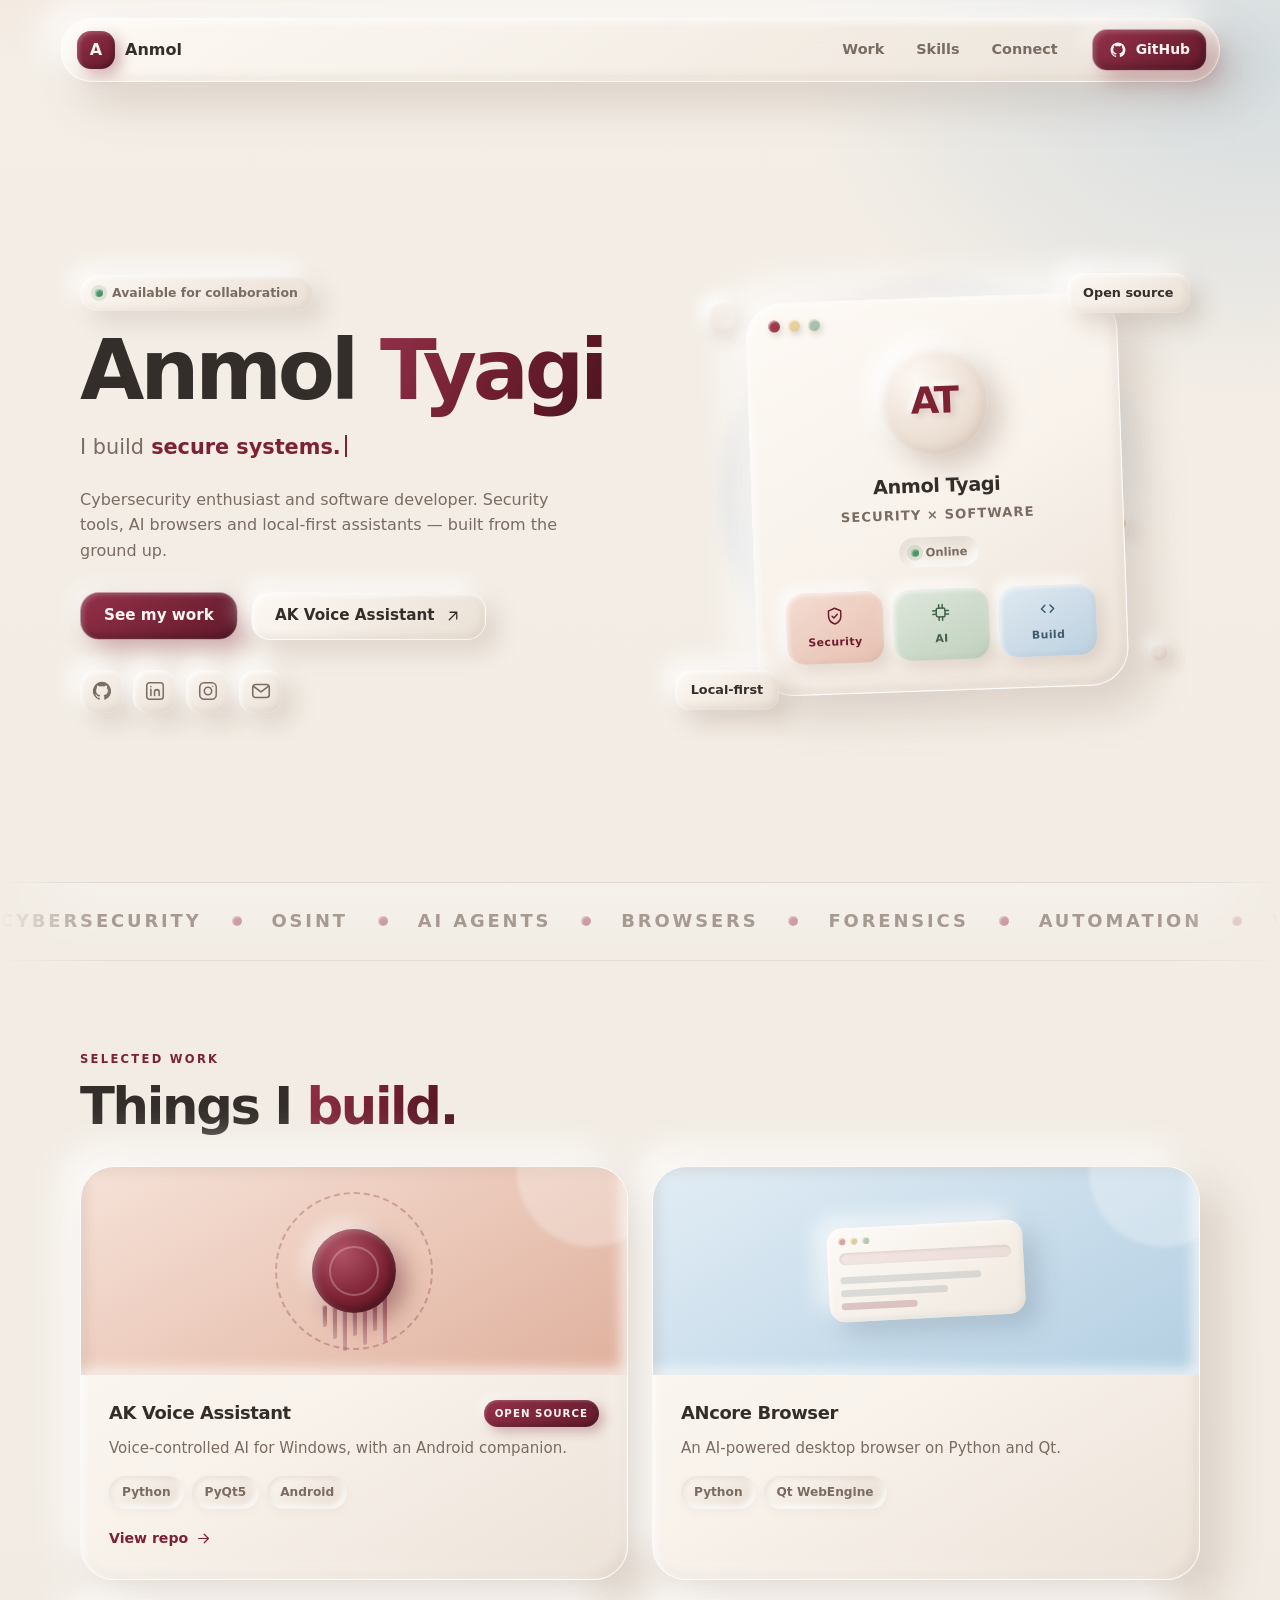
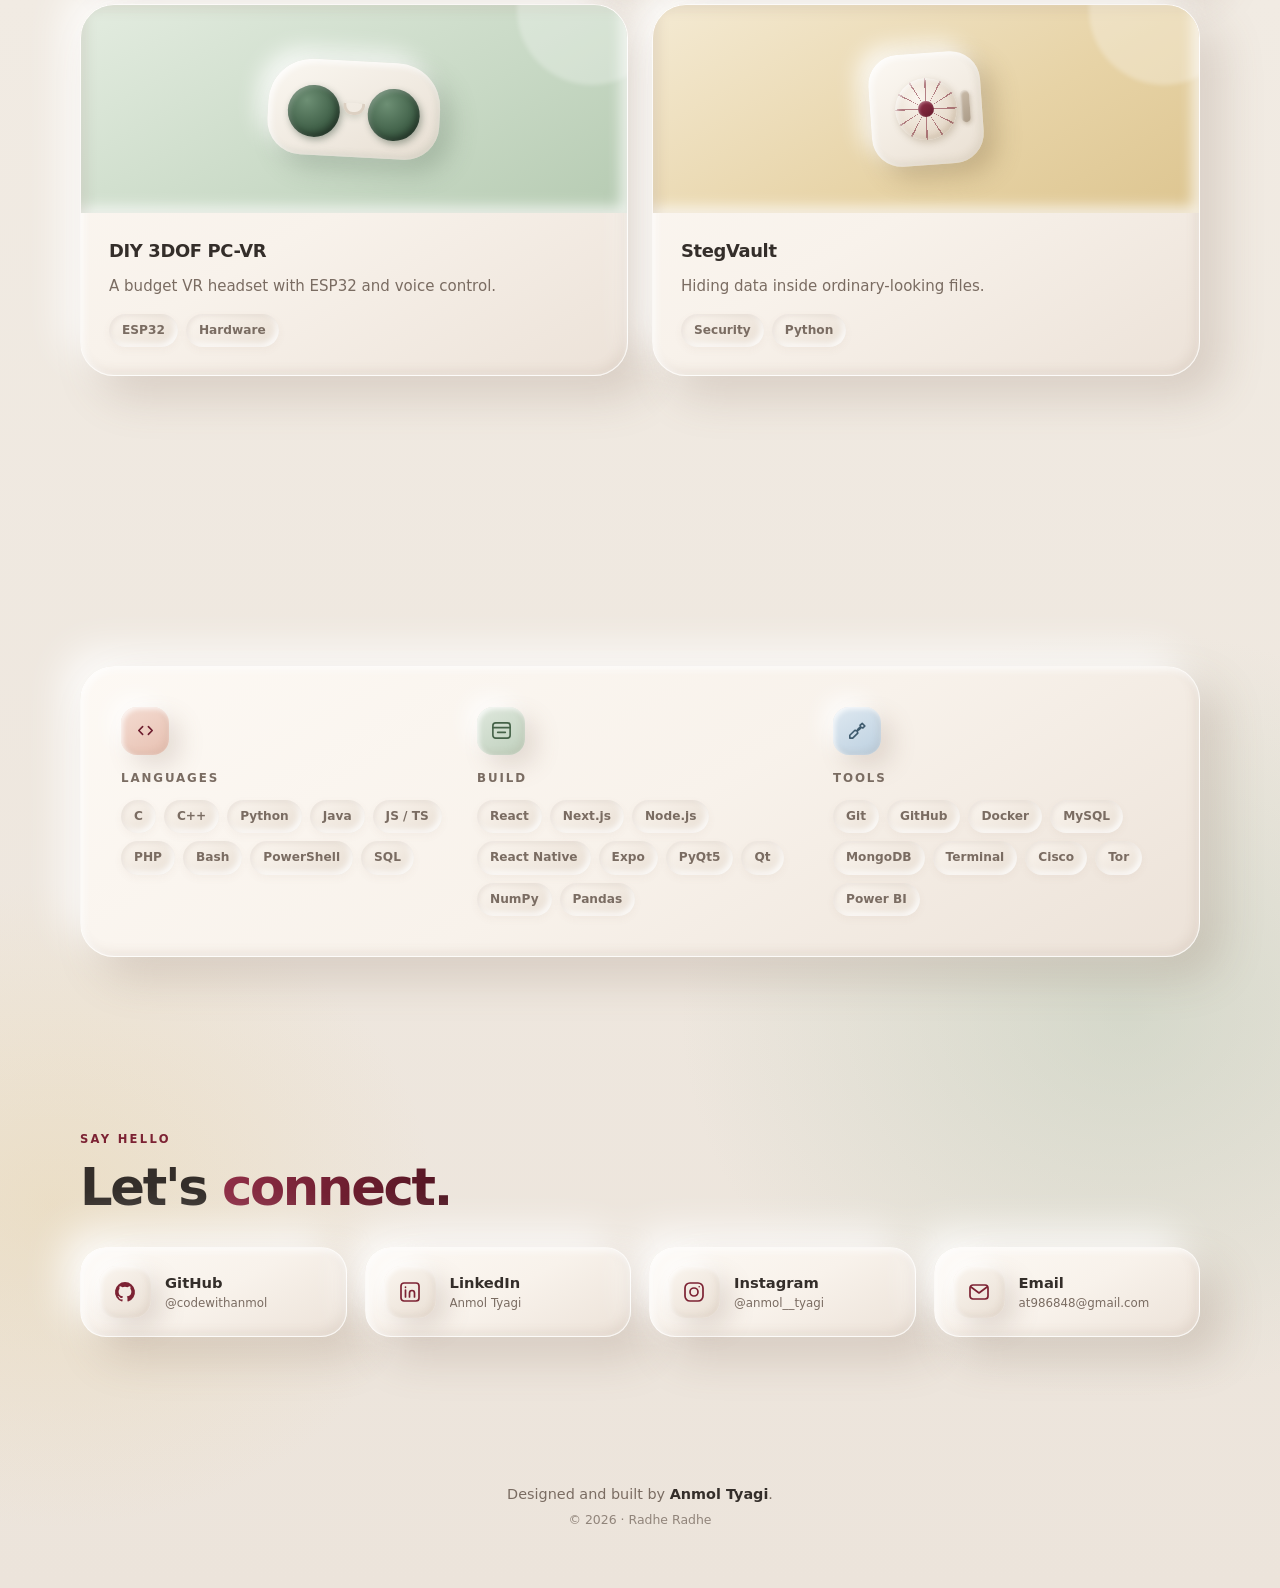
==== commit 435a6858: "Redesign: graphical claymorphism layout" ====
--- a/index.html
+++ b/index.html
@@ -4,13 +4,13 @@
 <meta charset="utf-8">
 <meta name="viewport" content="width=device-width, initial-scale=1">
 <title>Anmol Tyagi — Cybersecurity &amp; Software</title>
-<meta name="description" content="Anmol Tyagi — cybersecurity enthusiast and software developer. Security tools, AI-powered browsers, local-first assistants and automation.">
-<meta name="theme-color" content="#e7e1da">
+<meta name="description" content="Anmol Tyagi — cybersecurity enthusiast and software developer. Security tools, AI browsers, local-first assistants and hardware experiments.">
+<meta name="theme-color" content="#f1ebe3">
 <meta property="og:type" content="website">
 <meta property="og:title" content="Anmol Tyagi — Cybersecurity &amp; Software">
-<meta property="og:description" content="Security tools, AI-powered browsers, local-first assistants and automation.">
+<meta property="og:description" content="Security tools, AI browsers, local-first assistants and hardware experiments.">
 <meta property="og:url" content="https://codewithanmol.github.io/">
-<link rel="icon" href="data:image/svg+xml,%3Csvg xmlns='http://www.w3.org/2000/svg' viewBox='0 0 64 64'%3E%3Crect width='64' height='64' rx='18' fill='%237a1f30'/%3E%3Ctext x='32' y='43' font-family='Segoe UI,Arial' font-size='30' font-weight='700' fill='%23f7f2ec' text-anchor='middle'%3EA%3C/text%3E%3C/svg%3E">
+<link rel="icon" href="data:image/svg+xml,%3Csvg xmlns='http://www.w3.org/2000/svg' viewBox='0 0 64 64'%3E%3Crect width='64' height='64' rx='20' fill='%237c2233'/%3E%3Ctext x='32' y='44' font-family='Segoe UI,Arial' font-size='30' font-weight='700' fill='%23faf5ef' text-anchor='middle'%3EA%3C/text%3E%3C/svg%3E">
 <link rel="stylesheet" href="styles.css">
 </head>
 <body>
@@ -21,13 +21,11 @@
   <nav class="nav clay" aria-label="Primary">
     <a class="brand" href="#top" aria-label="Anmol Tyagi — home">
       <span class="brand-mark" aria-hidden="true">A</span>
-      <span class="brand-name">Anmol Tyagi</span>
+      <span class="brand-name">Anmol</span>
     </a>
     <div class="nav-links">
-      <a href="#about">About</a>
-      <a href="#focus">Focus</a>
       <a href="#work">Work</a>
-      <a href="#stack">Stack</a>
+      <a href="#skills">Skills</a>
       <a href="#connect">Connect</a>
     </div>
     <a class="btn btn-sm btn-maroon" href="https://github.com/codewithanmol" target="_blank" rel="noopener">
@@ -41,162 +39,198 @@
   <section class="hero" id="top">
     <div class="hero-copy">
       <span class="chip"><span class="dot" aria-hidden="true"></span> Available for collaboration</span>
-      <h1>Hi, I'm <span class="accent">Anmol<br>Tyagi</span></h1>
+      <h1>Anmol <span class="accent">Tyagi</span></h1>
       <p class="type-line" aria-hidden="true"><span class="muted">I build</span> <span id="typed">secure systems.</span><span class="caret"></span></p>
       <p class="sr-only">I build secure systems, AI-powered browsers, local-first assistants and automation that ships.</p>
-      <p class="lead">Cybersecurity enthusiast and software developer. I build practical, intelligent security solutions and custom software from the ground up.</p>
+      <p class="lead">Cybersecurity enthusiast and software developer. Security tools, AI browsers and local-first assistants — built from the ground up.</p>
       <div class="cta-row">
-        <a class="btn btn-maroon" href="#work">Explore my work</a>
+        <a class="btn btn-maroon" href="#work">See my work</a>
         <a class="btn btn-clay" href="https://github.com/codewithanmol/AK-Voice-Assistant" target="_blank" rel="noopener">
           AK Voice Assistant
           <svg class="ico" viewBox="0 0 24 24" aria-hidden="true"><path d="M7 17 17 7M8 7h9v9"/></svg>
         </a>
       </div>
-      <dl class="mini-stats">
-        <div><dt>Focus</dt><dd>Security + AI</dd></div>
-        <div><dt>Approach</dt><dd>Local-first</dd></div>
-        <div><dt>Status</dt><dd>Open to collabs</dd></div>
-      </dl>
-    </div>
-
-    <div class="hero-art" aria-hidden="true">
-      <div class="clay portrait">
-        <span class="portrait-ring"></span>
-        <span class="portrait-mono">AT</span>
-        <span class="portrait-tag">cybersecurity &times; software</span>
-      </div>
-      <span class="float-chip chip-a">Cybersecurity</span>
-      <span class="float-chip chip-b">AI Agents</span>
-      <span class="float-chip chip-c">PyQt5</span>
-      <span class="float-dot dot-a"></span>
-      <span class="float-dot dot-b"></span>
-    </div>
-  </section>
-
-  <section class="section" id="about">
-    <div class="section-head reveal">
-      <span class="eyebrow">01 — About</span>
-      <h2>Security-minded.<br>Product-focused.</h2>
-    </div>
-    <div class="clay about-card reveal">
-      <p class="about-lead">I build practical, intelligent security solutions and custom software from the ground up.</p>
-      <p>My work spans cybersecurity, ethical hacking, OSINT, malware analysis, digital forensics, threat intelligence, reverse engineering, AI automation engineering and AI agent development. I care about how things actually work — permissions, attack surface, data flow, and the small details that decide whether a system is solid or just looks solid.</p>
-      <blockquote>Decoding organizational structure and logic through a technical lens.</blockquote>
-      <ul class="tag-row" aria-label="Working principles">
-        <li>Local-first</li>
-        <li>Security by design</li>
-        <li>Ships, not slides</li>
-      </ul>
-    </div>
-  </section>
-
-  <section class="section" id="focus">
-    <div class="section-head reveal">
-      <span class="eyebrow">02 — Focus</span>
-      <h2>Where I spend<br>my attention.</h2>
-    </div>
-    <div class="focus-grid">
-      <article class="clay focus-card reveal">
-        <span class="ico-clay"><svg class="ico" viewBox="0 0 24 24" aria-hidden="true"><path d="M12 3l7 3v6c0 4.4-3 7.6-7 9-4-1.4-7-4.6-7-9V6l7-3z"/><path d="m9 12 2 2 4-4"/></svg></span>
-        <h3>Cybersecurity</h3>
-        <p>Ethical hacking, attack-surface analysis and secure design.</p>
-      </article>
-      <article class="clay focus-card reveal">
-        <span class="ico-clay"><svg class="ico" viewBox="0 0 24 24" aria-hidden="true"><circle cx="12" cy="12" r="9"/><circle cx="12" cy="12" r="4"/><path d="M12 3v2M12 19v2M3 12h2M19 12h2"/></svg></span>
-        <h3>OSINT &amp; Threat Intel</h3>
-        <p>Open-source research, reconnaissance and threat tracking.</p>
-      </article>
-      <article class="clay focus-card reveal">
-        <span class="ico-clay"><svg class="ico" viewBox="0 0 24 24" aria-hidden="true"><rect x="7" y="7" width="10" height="10" rx="2"/><path d="M10 3v4M14 3v4M10 17v4M14 17v4M3 10h4M3 14h4M17 10h4M17 14h4"/></svg></span>
-        <h3>AI Engineering</h3>
-        <p>AI automation, autonomous agents and local-first assistants.</p>
-      </article>
-      <article class="clay focus-card reveal">
-        <span class="ico-clay"><svg class="ico" viewBox="0 0 24 24" aria-hidden="true"><rect x="3" y="4" width="18" height="16" rx="3"/><path d="M3 9h18"/><circle cx="6.5" cy="6.5" r=".6" fill="currentColor" stroke="none"/><circle cx="8.8" cy="6.5" r=".6" fill="currentColor" stroke="none"/><path d="m7 13 3 3-3 3M12 19h5"/></svg></span>
-        <h3>Browsers &amp; Desktop</h3>
-        <p>Python and Qt apps, browser development and system utilities.</p>
-      </article>
-      <article class="clay focus-card reveal">
-        <span class="ico-clay"><svg class="ico" viewBox="0 0 24 24" aria-hidden="true"><path d="M4 14v-2a8 8 0 0 1 16 0v2"/><rect x="3" y="13" width="4" height="7" rx="2"/><rect x="17" y="13" width="4" height="7" rx="2"/><path d="M12 21h3a2 2 0 0 0 2-2"/></svg></span>
-        <h3>Hardware &amp; VR</h3>
-        <p>ESP32, IoT and a DIY 3DOF PC-VR headset built on a budget.</p>
-      </article>
-      <article class="clay focus-card reveal">
-        <span class="ico-clay"><svg class="ico" viewBox="0 0 24 24" aria-hidden="true"><rect x="3" y="3" width="8" height="8" rx="1.5"/><rect x="13" y="3" width="8" height="8" rx="1.5"/><rect x="3" y="13" width="8" height="8" rx="1.5"/><rect x="13" y="13" width="8" height="8" rx="1.5"/></svg></span>
-        <h3>Windows Tuning</h3>
-        <p>Customization, shell tooling and Dynamic Island-style UI.</p>
-      </article>
-    </div>
-  </section>
+      <div class="social-row" aria-label="Social links">
+        <a href="https://github.com/codewithanmol" target="_blank" rel="noopener" aria-label="GitHub">
+          <svg class="ico" viewBox="0 0 24 24" aria-hidden="true"><path d="M12 2a10 10 0 0 0-3.16 19.49c.5.09.68-.22.68-.48v-1.7c-2.78.6-3.37-1.34-3.37-1.34-.45-1.16-1.1-1.47-1.1-1.47-.9-.62.07-.6.07-.6 1 .07 1.53 1.03 1.53 1.03.88 1.52 2.3 1.08 2.86.82.09-.64.35-1.08.63-1.33-2.22-.25-4.55-1.11-4.55-4.94 0-1.09.39-1.98 1.03-2.68-.1-.25-.45-1.27.1-2.65 0 0 .84-.27 2.75 1.02a9.6 9.6 0 0 1 5 0c1.91-1.29 2.75-1.02 2.75-1.02.55 1.38.2 2.4.1 2.65.64.7 1.03 1.59 1.03 2.68 0 3.84-2.34 4.68-4.57 4.93.36.31.68.92.68 1.85v2.74c0 .27.18.58.69.48A10 10 0 0 0 12 2z" fill="currentColor" stroke="none"/></svg>
+        </a>
+        <a href="https://www.linkedin.com/in/anmol-tyagi-b38446213" target="_blank" rel="noopener" aria-label="LinkedIn">
+          <svg class="ico" viewBox="0 0 24 24" aria-hidden="true"><rect x="3" y="3" width="18" height="18" rx="3"/><path d="M7.5 10v7M7.5 7.2v.1M11.5 17v-4a2.5 2.5 0 0 1 5 0v4"/></svg>
+        </a>
+        <a href="https://instagram.com/anmol__tyagi__________" target="_blank" rel="noopener" aria-label="Instagram">
+          <svg class="ico" viewBox="0 0 24 24" aria-hidden="true"><rect x="3" y="3" width="18" height="18" rx="5"/><circle cx="12" cy="12" r="4"/><circle cx="17.2" cy="6.8" r=".8" fill="currentColor" stroke="none"/></svg>
+        </a>
+        <a href="mailto:at986848@gmail.com" aria-label="Email">
+          <svg class="ico" viewBox="0 0 24 24" aria-hidden="true"><rect x="3" y="5" width="18" height="14" rx="3"/><path d="m4 7 8 6 8-6"/></svg>
+        </a>
+      </div>
+    </div>
+
+    <div class="hero-scene" aria-hidden="true">
+      <div class="clay window">
+        <div class="window-bar">
+          <span class="wdot wd-a"></span>
+          <span class="wdot wd-b"></span>
+          <span class="wdot wd-c"></span>
+        </div>
+        <div class="window-body">
+          <div class="avatar"><span>AT</span></div>
+          <p class="window-name">Anmol Tyagi</p>
+          <p class="window-role">Security &times; Software</p>
+          <span class="status"><span class="dot"></span> Online</span>
+          <div class="mini-grid">
+            <div class="mini m-maroon">
+              <svg class="ico" viewBox="0 0 24 24"><path d="M12 3l7 3v6c0 4.4-3 7.6-7 9-4-1.4-7-4.6-7-9V6l7-3z"/><path d="m9 12 2 2 4-4"/></svg>
+              <span>Security</span>
+            </div>
+            <div class="mini m-sage">
+              <svg class="ico" viewBox="0 0 24 24"><rect x="7" y="7" width="10" height="10" rx="2"/><path d="M10 3v4M14 3v4M10 17v4M14 17v4M3 10h4M3 14h4M17 10h4M17 14h4"/></svg>
+              <span>AI</span>
+            </div>
+            <div class="mini m-sky">
+              <svg class="ico" viewBox="0 0 24 24"><path d="m9 8-4 4 4 4M15 8l4 4-4 4"/></svg>
+              <span>Build</span>
+            </div>
+          </div>
+        </div>
+      </div>
+      <span class="float-pill fp-a">Open source</span>
+      <span class="float-pill fp-b">Local-first</span>
+      <span class="clay-ball ball-a"></span>
+      <span class="clay-ball ball-b"></span>
+      <span class="clay-ball ball-c"></span>
+    </div>
+  </section>
+
+  <div class="marquee" aria-hidden="true">
+    <div class="marquee-track">
+      <span>Cybersecurity</span><span class="sep"></span>
+      <span>OSINT</span><span class="sep"></span>
+      <span>AI Agents</span><span class="sep"></span>
+      <span>Browsers</span><span class="sep"></span>
+      <span>Forensics</span><span class="sep"></span>
+      <span>Automation</span><span class="sep"></span>
+      <span>VR</span><span class="sep"></span>
+      <span>Windows</span><span class="sep"></span>
+      <span>Cybersecurity</span><span class="sep"></span>
+      <span>OSINT</span><span class="sep"></span>
+      <span>AI Agents</span><span class="sep"></span>
+      <span>Browsers</span><span class="sep"></span>
+      <span>Forensics</span><span class="sep"></span>
+      <span>Automation</span><span class="sep"></span>
+      <span>VR</span><span class="sep"></span>
+      <span>Windows</span><span class="sep"></span>
+    </div>
+  </div>
 
   <section class="section" id="work">
     <div class="section-head reveal">
-      <span class="eyebrow">03 — Selected work</span>
-      <h2>Things I've built<br>and keep building.</h2>
-    </div>
+      <span class="eyebrow">Selected work</span>
+      <h2>Things I <span class="accent">build.</span></h2>
+    </div>
+
     <div class="work-grid">
-      <article class="clay work-card featured reveal">
-        <div class="work-top"><span class="badge">Open source</span><span class="work-num">01</span></div>
-        <h3>AK Voice Assistant</h3>
-        <p>A local-first, voice-controlled AI assistant for Windows with wake word, natural conversation, full PC control, a gesture HUD, self-teaching workflows and an Android companion app.</p>
-        <ul class="tag-row"><li>Python</li><li>PyQt5</li><li>Android</li><li>Local-first</li></ul>
-        <a class="text-link" href="https://github.com/codewithanmol/AK-Voice-Assistant" target="_blank" rel="noopener">Explore the repository
-          <svg class="ico" viewBox="0 0 24 24" aria-hidden="true"><path d="M5 12h14M13 6l6 6-6 6"/></svg>
-        </a>
-      </article>
-      <article class="clay work-card reveal">
-        <div class="work-top"><span class="work-type">Browser</span><span class="work-num">02</span></div>
-        <h3>ANcore Browser</h3>
-        <p>An AI-powered desktop browser built with Python, PyQt5 and Qt WebEngine — not Electron, not React.</p>
-      </article>
-      <article class="clay work-card reveal">
-        <div class="work-top"><span class="work-type">Hardware</span><span class="work-num">03</span></div>
-        <h3>DIY 3DOF PC-VR</h3>
-        <p>A low-cost PC VR headset: ESP32, MPU6050, an HDMI LCD and Fresnel lenses, controlled by voice.</p>
-      </article>
-      <article class="clay work-card reveal">
-        <div class="work-top"><span class="work-type">Security</span><span class="work-num">04</span></div>
-        <h3>StegVault</h3>
-        <p>Steganography and data-hiding experiments — concealing data inside ordinary-looking files.</p>
-      </article>
-      <article class="clay work-card reveal">
-        <div class="work-top"><span class="work-type">Search</span><span class="work-num">05</span></div>
-        <h3>AncoreSearch</h3>
-        <p>A search-focused project exploring discovery, indexing and a cleaner way to find things.</p>
-      </article>
-    </div>
-  </section>
-
-  <section class="section" id="stack">
+      <article class="clay work-card reveal">
+        <div class="art art-ak">
+          <span class="ak-ring"></span>
+          <span class="ak-orb"></span>
+          <span class="wave">
+            <i style="--h:22"></i><i style="--h:46"></i><i style="--h:70"></i><i style="--h:40"></i><i style="--h:58"></i><i style="--h:30"></i><i style="--h:52"></i>
+          </span>
+        </div>
+        <div class="work-body">
+          <div class="work-top"><h3>AK Voice Assistant</h3><span class="badge">Open source</span></div>
+          <p>Voice-controlled AI for Windows, with an Android companion.</p>
+          <ul class="tag-row"><li>Python</li><li>PyQt5</li><li>Android</li></ul>
+          <a class="text-link" href="https://github.com/codewithanmol/AK-Voice-Assistant" target="_blank" rel="noopener">View repo
+            <svg class="ico" viewBox="0 0 24 24" aria-hidden="true"><path d="M5 12h14M13 6l6 6-6 6"/></svg>
+          </a>
+        </div>
+      </article>
+
+      <article class="clay work-card reveal">
+        <div class="art art-browser">
+          <div class="browser">
+            <div class="browser-top"><i></i><i></i><i></i></div>
+            <div class="browser-bar"></div>
+            <div class="browser-lines"><span></span><span></span><span></span></div>
+          </div>
+        </div>
+        <div class="work-body">
+          <div class="work-top"><h3>ANcore Browser</h3></div>
+          <p>An AI-powered desktop browser on Python and Qt.</p>
+          <ul class="tag-row"><li>Python</li><li>Qt WebEngine</li></ul>
+        </div>
+      </article>
+
+      <article class="clay work-card reveal">
+        <div class="art art-vr">
+          <div class="headset">
+            <span class="lens"></span>
+            <span class="lens"></span>
+            <span class="bridge"></span>
+          </div>
+        </div>
+        <div class="work-body">
+          <div class="work-top"><h3>DIY 3DOF PC-VR</h3></div>
+          <p>A budget VR headset with ESP32 and voice control.</p>
+          <ul class="tag-row"><li>ESP32</li><li>Hardware</li></ul>
+        </div>
+      </article>
+
+      <article class="clay work-card reveal">
+        <div class="art art-vault">
+          <div class="vault">
+            <span class="vault-dial"></span>
+            <span class="vault-handle"></span>
+          </div>
+        </div>
+        <div class="work-body">
+          <div class="work-top"><h3>StegVault</h3></div>
+          <p>Hiding data inside ordinary-looking files.</p>
+          <ul class="tag-row"><li>Security</li><li>Python</li></ul>
+        </div>
+      </article>
+    </div>
+  </section>
+
+  <section class="section" id="skills">
     <div class="section-head reveal">
-      <span class="eyebrow">04 — Toolbox</span>
-      <h2>The stack behind<br>the work.</h2>
-    </div>
-    <div class="clay stack-card reveal">
-      <div class="stack-row">
+      <span class="eyebrow">Toolbox</span>
+      <h2>Tools I <span class="accent">use.</span></h2>
+    </div>
+
+    <div class="clay skills-panel reveal">
+      <div class="skill-group">
+        <span class="skill-icon i-maroon">
+          <svg class="ico" viewBox="0 0 24 24" aria-hidden="true"><path d="m9 8-4 4 4 4M15 8l4 4-4 4"/></svg>
+        </span>
         <h3>Languages</h3>
-        <ul class="tag-row"><li>C</li><li>C++</li><li>Python</li><li>Java</li><li>JavaScript</li><li>TypeScript</li><li>PHP</li><li>Objective-C</li><li>Bash</li><li>PowerShell</li><li>HTML5</li><li>CSS3</li><li>SQL</li></ul>
-      </div>
-      <div class="stack-row">
-        <h3>Frameworks</h3>
+        <ul class="tag-row"><li>C</li><li>C++</li><li>Python</li><li>Java</li><li>JS / TS</li><li>PHP</li><li>Bash</li><li>PowerShell</li><li>SQL</li></ul>
+      </div>
+      <div class="skill-group">
+        <span class="skill-icon i-sage">
+          <svg class="ico" viewBox="0 0 24 24" aria-hidden="true"><rect x="3" y="4" width="18" height="16" rx="3"/><path d="M3 9h18M8 14h8"/></svg>
+        </span>
+        <h3>Build</h3>
         <ul class="tag-row"><li>React</li><li>Next.js</li><li>Node.js</li><li>React Native</li><li>Expo</li><li>PyQt5</li><li>Qt</li><li>NumPy</li><li>Pandas</li></ul>
       </div>
-      <div class="stack-row">
-        <h3>Tools &amp; data</h3>
-        <ul class="tag-row"><li>Git</li><li>GitHub</li><li>Docker</li><li>MySQL</li><li>MongoDB</li><li>Windows Terminal</li><li>Cisco</li><li>Tor</li><li>Power BI</li><li>Canva</li></ul>
-      </div>
-      <div class="stack-row">
-        <h3>Platforms</h3>
-        <ul class="tag-row"><li>Windows</li><li>macOS</li><li>Linux</li><li>Android</li><li>iOS</li></ul>
+      <div class="skill-group">
+        <span class="skill-icon i-sky">
+          <svg class="ico" viewBox="0 0 24 24" aria-hidden="true"><path d="M14.7 6.3a4 4 0 0 1-5.4 5.4L4 17v3h3l5.3-5.3a4 4 0 0 1 5.4-5.4l2-2-2.8-2.8-2.2 2.2z"/></svg>
+        </span>
+        <h3>Tools</h3>
+        <ul class="tag-row"><li>Git</li><li>GitHub</li><li>Docker</li><li>MySQL</li><li>MongoDB</li><li>Terminal</li><li>Cisco</li><li>Tor</li><li>Power BI</li></ul>
       </div>
     </div>
   </section>
 
   <section class="section" id="connect">
     <div class="section-head reveal">
-      <span class="eyebrow">05 — Connect</span>
-      <h2>Let's build<br>something useful.</h2>
-    </div>
+      <span class="eyebrow">Say hello</span>
+      <h2>Let's <span class="accent">connect.</span></h2>
+    </div>
+
     <div class="connect-grid">
       <a class="clay connect-card reveal" href="https://github.com/codewithanmol" target="_blank" rel="noopener">
         <span class="ico-clay"><svg class="ico" viewBox="0 0 24 24" aria-hidden="true"><path d="M12 2a10 10 0 0 0-3.16 19.49c.5.09.68-.22.68-.48v-1.7c-2.78.6-3.37-1.34-3.37-1.34-.45-1.16-1.1-1.47-1.1-1.47-.9-.62.07-.6.07-.6 1 .07 1.53 1.03 1.53 1.03.88 1.52 2.3 1.08 2.86.82.09-.64.35-1.08.63-1.33-2.22-.25-4.55-1.11-4.55-4.94 0-1.09.39-1.98 1.03-2.68-.1-.25-.45-1.27.1-2.65 0 0 .84-.27 2.75 1.02a9.6 9.6 0 0 1 5 0c1.91-1.29 2.75-1.02 2.75-1.02.55 1.38.2 2.4.1 2.65.64.7 1.03 1.59 1.03 2.68 0 3.84-2.34 4.68-4.57 4.93.36.31.68.92.68 1.85v2.74c0 .27.18.58.69.48A10 10 0 0 0 12 2z" fill="currentColor" stroke="none"/></svg></span>
@@ -219,8 +253,8 @@
 </main>
 
 <footer class="footer">
-  <p>Designed and built by <strong>Anmol Tyagi</strong> — HTML, CSS, clay and curiosity.</p>
-  <p class="footer-small">&copy; <span id="year">2026</span> Anmol Tyagi. Radhe Radhe.</p>
+  <p>Designed and built by <strong>Anmol Tyagi</strong>.</p>
+  <p class="footer-small">&copy; <span id="year">2026</span> &middot; Radhe Radhe</p>
 </footer>
 
 <script src="script.js" defer></script>
--- a/styles.css
+++ b/styles.css
@@ -1,32 +1,39 @@
 :root {
-  --bg: #e7e1da;
-  --clay: #f4efe9;
-  --clay-deep: #e4dbd2;
-  --ink: #2e2926;
-  --muted: #6f645c;
-  --maroon: #7a1f30;
-  --maroon-deep: #5f1624;
-  --maroon-soft: #9c3446;
-  --gold: #c49a5a;
+  --bg: #f1ebe3;
+  --clay: #faf5ef;
+  --clay-2: #ece3d9;
+  --ink: #342e2a;
+  --muted: #7a6c62;
+  --maroon: #7c2233;
+  --maroon-deep: #5d1726;
+  --maroon-soft: #9c3a4b;
+  --peach: #e6b8a2;
+  --sage: #a9bfa8;
+  --sky: #a9c3d6;
+  --butter: #e6cf9a;
   --line: rgba(90, 66, 52, 0.12);
 
-  --shadow-clay:
-    24px 24px 56px rgba(120, 94, 76, 0.22),
-    -18px -18px 44px rgba(255, 255, 255, 0.82),
-    inset 3px 3px 6px rgba(255, 255, 255, 0.7),
-    inset -4px -4px 10px rgba(120, 94, 76, 0.09);
-  --shadow-clay-sm:
-    12px 12px 28px rgba(120, 94, 76, 0.18),
-    -10px -10px 24px rgba(255, 255, 255, 0.8),
-    inset 2px 2px 4px rgba(255, 255, 255, 0.7),
-    inset -3px -3px 7px rgba(120, 94, 76, 0.08);
-  --shadow-clay-inset:
-    inset 4px 4px 9px rgba(120, 94, 76, 0.16),
-    inset -4px -4px 10px rgba(255, 255, 255, 0.85);
-
-  --radius: 30px;
-  --radius-lg: 40px;
-  --max: 1180px;
+  --clay-shadow:
+    20px 20px 44px rgba(128, 102, 82, 0.22),
+    -16px -16px 38px rgba(255, 255, 255, 0.88),
+    inset 3px 3px 7px rgba(255, 255, 255, 0.78),
+    inset -4px -4px 11px rgba(128, 102, 82, 0.1);
+  --clay-shadow-lg:
+    30px 30px 68px rgba(128, 102, 82, 0.26),
+    -24px -24px 56px rgba(255, 255, 255, 0.92),
+    inset 4px 4px 9px rgba(255, 255, 255, 0.8),
+    inset -5px -5px 13px rgba(128, 102, 82, 0.11);
+  --clay-shadow-sm:
+    11px 11px 24px rgba(128, 102, 82, 0.18),
+    -9px -9px 22px rgba(255, 255, 255, 0.85),
+    inset 2px 2px 5px rgba(255, 255, 255, 0.8),
+    inset -3px -3px 7px rgba(128, 102, 82, 0.09);
+  --clay-inset:
+    inset 5px 5px 11px rgba(128, 102, 82, 0.15),
+    inset -5px -5px 12px rgba(255, 255, 255, 0.92);
+
+  --radius: 34px;
+  --max: 1160px;
   --ease: cubic-bezier(0.22, 0.61, 0.36, 1);
 }
 
@@ -36,28 +43,30 @@
 
 html {
   scroll-behavior: smooth;
-  scroll-padding-top: 110px;
+  scroll-padding-top: 108px;
 }
 
 body {
   margin: 0;
+  min-height: 100vh;
   color: var(--ink);
   background:
-    radial-gradient(900px 620px at 10% -8%, rgba(122, 31, 48, 0.11), transparent 62%),
-    radial-gradient(760px 560px at 96% 4%, rgba(196, 154, 90, 0.18), transparent 58%),
-    radial-gradient(900px 700px at 50% 112%, rgba(122, 31, 48, 0.09), transparent 60%),
-    linear-gradient(180deg, #eae4dd 0%, #e7e1da 45%, #e4ddd5 100%);
+    radial-gradient(820px 620px at 8% -10%, rgba(230, 184, 162, 0.5), transparent 62%),
+    radial-gradient(760px 560px at 98% 2%, rgba(169, 195, 214, 0.42), transparent 60%),
+    radial-gradient(720px 620px at 88% 82%, rgba(169, 191, 168, 0.36), transparent 62%),
+    radial-gradient(620px 520px at 4% 88%, rgba(230, 207, 154, 0.34), transparent 62%),
+    linear-gradient(180deg, #f4eee6 0%, #f1ebe3 50%, #ece4db 100%);
   font-family: "Segoe UI Variable Text", "Segoe UI", system-ui, -apple-system, "Helvetica Neue", Arial, sans-serif;
   font-size: 16px;
-  line-height: 1.65;
+  line-height: 1.6;
   -webkit-font-smoothing: antialiased;
   text-rendering: optimizeLegibility;
   overflow-x: hidden;
 }
 
 ::selection {
-  background: rgba(122, 31, 48, 0.9);
-  color: #fff5f1;
+  background: rgba(124, 34, 51, 0.9);
+  color: #fff6f1;
 }
 
 a {
@@ -85,18 +94,18 @@
 
 .skip {
   position: fixed;
-  top: -60px;
+  top: -70px;
   left: 20px;
   z-index: 100;
-  padding: 10px 16px;
-  border-radius: 12px;
+  padding: 11px 18px;
+  border-radius: 14px;
   background: var(--maroon);
   color: #fff;
   transition: top 0.2s var(--ease);
 }
 
 .skip:focus {
-  top: 12px;
+  top: 14px;
 }
 
 .grain {
@@ -104,23 +113,24 @@
   inset: 0;
   z-index: 0;
   pointer-events: none;
-  opacity: 0.28;
+  opacity: 0.24;
   mix-blend-mode: soft-light;
-  background-image: url("data:image/svg+xml,%3Csvg xmlns='http://www.w3.org/2000/svg' width='180' height='180'%3E%3Cfilter id='n'%3E%3CfeTurbulence type='fractalNoise' baseFrequency='0.85' numOctaves='2' stitchTiles='stitch'/%3E%3C/filter%3E%3Crect width='180' height='180' filter='url(%23n)' opacity='0.55'/%3E%3C/svg%3E");
+  background-image: url("data:image/svg+xml,%3Csvg xmlns='http://www.w3.org/2000/svg' width='180' height='180'%3E%3Cfilter id='n'%3E%3CfeTurbulence type='fractalNoise' baseFrequency='0.85' numOctaves='2' stitchTiles='stitch'/%3E%3C/filter%3E%3Crect width='180' height='180' filter='url(%23n)' opacity='0.5'/%3E%3C/svg%3E");
 }
 
 main,
 .nav-wrap,
-.footer {
+.footer,
+.marquee {
   position: relative;
   z-index: 1;
 }
 
 .clay {
-  background: linear-gradient(150deg, #f8f3ed 0%, #f1e9e1 52%, #e8ded4 100%);
-  border: 1px solid rgba(255, 255, 255, 0.62);
+  background: linear-gradient(150deg, #fdf9f4 0%, #f8f2eb 52%, #ece2d8 100%);
+  border: 1px solid rgba(255, 255, 255, 0.7);
   border-radius: var(--radius);
-  box-shadow: var(--shadow-clay);
+  box-shadow: var(--clay-shadow);
 }
 
 .ico {
@@ -137,21 +147,21 @@
 .ico-clay {
   display: grid;
   place-items: center;
-  width: 54px;
-  height: 54px;
+  width: 52px;
+  height: 52px;
   flex: none;
+  border-radius: 18px;
   color: var(--maroon);
-  border-radius: 18px;
-  background: linear-gradient(145deg, #f7f1ea, #e8ded4);
-  box-shadow: var(--shadow-clay-sm);
+  background: linear-gradient(145deg, #fbf6f0, #e9dfd4);
+  box-shadow: var(--clay-shadow-sm);
 }
 
 .ico-clay .ico {
-  width: 25px;
-  height: 25px;
-}
-
-/* ---------- Navigation ---------- */
+  width: 24px;
+  height: 24px;
+}
+
+/* ---------- Nav ---------- */
 
 .nav-wrap {
   position: sticky;
@@ -163,32 +173,25 @@
 .nav {
   display: flex;
   align-items: center;
-  gap: 22px;
+  gap: 20px;
   max-width: var(--max);
   margin: 0 auto;
-  padding: 11px 12px 11px 18px;
+  padding: 10px 12px 10px 16px;
   border-radius: 999px;
-  background: linear-gradient(150deg, rgba(248, 243, 237, 0.9), rgba(232, 222, 212, 0.86));
+  background: linear-gradient(150deg, rgba(253, 249, 244, 0.92), rgba(236, 227, 217, 0.88));
   backdrop-filter: blur(16px) saturate(120%);
   -webkit-backdrop-filter: blur(16px) saturate(120%);
-  transition: box-shadow 0.35s var(--ease), transform 0.35s var(--ease);
 }
 
 .nav.scrolled {
-  transform: translateY(2px);
-  box-shadow:
-    20px 20px 44px rgba(120, 94, 76, 0.26),
-    -14px -14px 34px rgba(255, 255, 255, 0.75),
-    inset 2px 2px 5px rgba(255, 255, 255, 0.7),
-    inset -3px -3px 8px rgba(120, 94, 76, 0.1);
+  box-shadow: var(--clay-shadow-lg);
 }
 
 .brand {
   display: flex;
   align-items: center;
-  gap: 11px;
+  gap: 10px;
   font-weight: 650;
-  letter-spacing: -0.01em;
   white-space: nowrap;
 }
 
@@ -197,36 +200,36 @@
   place-items: center;
   width: 38px;
   height: 38px;
-  border-radius: 13px;
-  color: #fff4ef;
+  border-radius: 14px;
+  color: #fff5f0;
   font-weight: 750;
-  background: linear-gradient(145deg, #8d2a3c, #611827);
-  box-shadow:
-    6px 6px 14px rgba(122, 31, 48, 0.32),
-    -5px -5px 12px rgba(255, 255, 255, 0.55),
-    inset 2px 2px 4px rgba(255, 255, 255, 0.22),
-    inset -2px -2px 5px rgba(0, 0, 0, 0.28);
+  background: linear-gradient(145deg, #94304a, #641a2b);
+  box-shadow:
+    6px 6px 14px rgba(124, 34, 51, 0.32),
+    -5px -5px 12px rgba(255, 255, 255, 0.6),
+    inset 2px 2px 4px rgba(255, 255, 255, 0.24),
+    inset -2px -2px 5px rgba(0, 0, 0, 0.26);
 }
 
 .nav-links {
   display: flex;
-  gap: 6px;
+  gap: 4px;
   margin-left: auto;
 }
 
 .nav-links a {
-  padding: 8px 13px;
+  padding: 8px 14px;
   border-radius: 999px;
   font-size: 0.9rem;
   font-weight: 550;
   color: var(--muted);
-  transition: color 0.2s var(--ease), background 0.2s var(--ease), box-shadow 0.2s var(--ease);
+  transition: color 0.2s var(--ease), box-shadow 0.2s var(--ease), background 0.2s var(--ease);
 }
 
 .nav-links a:hover {
   color: var(--maroon);
-  background: rgba(255, 255, 255, 0.5);
-  box-shadow: var(--shadow-clay-inset);
+  background: rgba(255, 255, 255, 0.55);
+  box-shadow: var(--clay-inset);
 }
 
 /* ---------- Buttons ---------- */
@@ -236,14 +239,14 @@
   align-items: center;
   justify-content: center;
   gap: 9px;
-  padding: 14px 22px;
-  border: 1px solid rgba(255, 255, 255, 0.5);
-  border-radius: 18px;
+  padding: 14px 23px;
+  border: 1px solid rgba(255, 255, 255, 0.55);
+  border-radius: 19px;
   font-size: 0.95rem;
-  font-weight: 600;
+  font-weight: 650;
   line-height: 1;
   cursor: pointer;
-  transition: transform 0.25s var(--ease), box-shadow 0.25s var(--ease), background 0.25s var(--ease);
+  transition: transform 0.25s var(--ease), box-shadow 0.25s var(--ease), color 0.25s var(--ease);
 }
 
 .btn:hover {
@@ -256,32 +259,32 @@
 
 .btn-sm {
   padding: 11px 16px;
-  font-size: 0.88rem;
-  border-radius: 14px;
+  font-size: 0.87rem;
+  border-radius: 15px;
 }
 
 .btn-maroon {
   color: #fff6f2;
-  background: linear-gradient(145deg, #8d2a3c, #641827);
-  box-shadow:
-    10px 10px 24px rgba(122, 31, 48, 0.34),
-    -8px -8px 20px rgba(255, 255, 255, 0.5),
-    inset 2px 2px 5px rgba(255, 255, 255, 0.22),
-    inset -3px -3px 8px rgba(0, 0, 0, 0.3);
+  background: linear-gradient(145deg, #933049, #621a2b);
+  box-shadow:
+    10px 10px 24px rgba(124, 34, 51, 0.34),
+    -8px -8px 20px rgba(255, 255, 255, 0.55),
+    inset 2px 2px 5px rgba(255, 255, 255, 0.24),
+    inset -3px -3px 8px rgba(0, 0, 0, 0.28);
 }
 
 .btn-maroon:hover {
   box-shadow:
-    12px 14px 30px rgba(122, 31, 48, 0.4),
-    -9px -9px 22px rgba(255, 255, 255, 0.55),
-    inset 2px 2px 5px rgba(255, 255, 255, 0.25),
-    inset -3px -3px 8px rgba(0, 0, 0, 0.3);
+    13px 14px 30px rgba(124, 34, 51, 0.4),
+    -9px -9px 22px rgba(255, 255, 255, 0.6),
+    inset 2px 2px 5px rgba(255, 255, 255, 0.26),
+    inset -3px -3px 8px rgba(0, 0, 0, 0.28);
 }
 
 .btn-clay {
   color: var(--ink);
-  background: linear-gradient(145deg, #f8f3ed, #e8ded4);
-  box-shadow: var(--shadow-clay-sm);
+  background: linear-gradient(145deg, #fdf9f4, #e9dfd4);
+  box-shadow: var(--clay-shadow-sm);
 }
 
 .btn-clay:hover {
@@ -297,13 +300,13 @@
 
 .hero {
   display: grid;
-  grid-template-columns: 1.05fr 0.95fr;
-  gap: 54px;
+  grid-template-columns: 1.02fr 0.98fr;
+  gap: 48px;
   align-items: center;
   max-width: var(--max);
   margin: 0 auto;
-  padding: 84px 20px 56px;
-  min-height: calc(100vh - 96px);
+  padding: 72px 20px 48px;
+  min-height: calc(100vh - 100px);
 }
 
 .chip {
@@ -314,49 +317,40 @@
   border-radius: 999px;
   font-size: 0.78rem;
   font-weight: 600;
-  letter-spacing: 0.03em;
   color: var(--muted);
-  background: linear-gradient(145deg, #f6f0e9, #e9e0d7);
-  box-shadow: var(--shadow-clay-sm);
+  background: linear-gradient(145deg, #fcf7f2, #eae0d6);
+  box-shadow: var(--clay-shadow-sm);
 }
 
 .dot {
   width: 8px;
   height: 8px;
   border-radius: 50%;
-  background: #3f8f5f;
-  box-shadow: 0 0 0 4px rgba(63, 143, 95, 0.16), inset 1px 1px 2px rgba(255, 255, 255, 0.7);
-  animation: pulse 2.6s ease-in-out infinite;
-}
-
-@keyframes pulse {
-  0%, 100% { box-shadow: 0 0 0 4px rgba(63, 143, 95, 0.14); }
-  50% { box-shadow: 0 0 0 7px rgba(63, 143, 95, 0.08); }
+  background: #4b9367;
+  box-shadow: 0 0 0 4px rgba(75, 147, 103, 0.16), inset 1px 1px 2px rgba(255, 255, 255, 0.7);
 }
 
 h1 {
-  margin: 22px 0 0;
-  font-size: clamp(2.9rem, 6.4vw, 4.9rem);
-  line-height: 0.97;
-  letter-spacing: -0.045em;
+  margin: 20px 0 0;
+  font-size: clamp(3.1rem, 6.6vw, 5.2rem);
+  line-height: 0.96;
+  letter-spacing: -0.05em;
   font-weight: 800;
 }
 
 .accent {
-  display: inline-block;
   color: var(--maroon);
-  background: linear-gradient(118deg, #8f2a3d 0%, #6a1a29 55%, #4e1220 100%);
+  background: linear-gradient(118deg, #933049 0%, #6b1d2e 58%, #4c1420 100%);
   -webkit-background-clip: text;
   background-clip: text;
   -webkit-text-fill-color: transparent;
 }
 
 .type-line {
-  margin: 22px 0 0;
-  font-size: clamp(1.08rem, 2vw, 1.32rem);
+  margin: 20px 0 0;
+  font-size: clamp(1.06rem, 1.9vw, 1.3rem);
   font-weight: 550;
   min-height: 1.9em;
-  letter-spacing: -0.01em;
 }
 
 .type-line .muted {
@@ -385,190 +379,303 @@
 }
 
 .lead {
-  max-width: 52ch;
-  margin: 18px 0 0;
+  max-width: 48ch;
+  margin: 16px 0 0;
   color: var(--muted);
-  font-size: 1.02rem;
+  font-size: 1rem;
 }
 
 .cta-row {
   display: flex;
   flex-wrap: wrap;
-  gap: 14px;
+  gap: 13px;
+  margin-top: 28px;
+}
+
+.social-row {
+  display: flex;
+  gap: 10px;
   margin-top: 30px;
 }
 
-.mini-stats {
-  display: flex;
-  flex-wrap: wrap;
-  gap: 34px;
-  margin: 42px 0 0;
-  padding: 0;
-}
-
-.mini-stats div {
-  display: flex;
-  flex-direction: column;
-  gap: 4px;
-}
-
-.mini-stats dt {
-  font-size: 0.68rem;
-  font-weight: 650;
-  letter-spacing: 0.16em;
-  text-transform: uppercase;
+.social-row a {
+  display: grid;
+  place-items: center;
+  width: 43px;
+  height: 43px;
+  border-radius: 15px;
   color: var(--muted);
-}
-
-.mini-stats dd {
-  margin: 0;
-  font-size: 0.98rem;
-  font-weight: 650;
-  letter-spacing: -0.01em;
-}
-
-/* ---------- Hero art ---------- */
-
-.hero-art {
+  background: linear-gradient(145deg, #fcf7f2, #e9dfd4);
+  box-shadow: var(--clay-shadow-sm);
+  transition: color 0.25s var(--ease), transform 0.25s var(--ease), box-shadow 0.25s var(--ease);
+}
+
+.social-row a:hover {
+  color: var(--maroon);
+  transform: translateY(-3px);
+  box-shadow: var(--clay-shadow);
+}
+
+/* ---------- Hero scene ---------- */
+
+.hero-scene {
   position: relative;
   display: grid;
   place-items: center;
-  min-height: 520px;
-}
-
-.hero-art::before {
+  min-height: 540px;
+}
+
+.hero-scene::before {
   content: "";
   position: absolute;
-  width: 420px;
-  height: 420px;
+  width: 430px;
+  height: 430px;
   border-radius: 50%;
-  background: radial-gradient(circle at 35% 30%, rgba(122, 31, 48, 0.16), rgba(196, 154, 90, 0.12) 55%, transparent 72%);
-  filter: blur(6px);
-}
-
-.portrait {
+  background: radial-gradient(circle at 40% 35%, rgba(230, 184, 162, 0.55), rgba(169, 195, 214, 0.32) 52%, transparent 72%);
+  filter: blur(8px);
+}
+
+.window {
   position: relative;
+  z-index: 2;
+  width: min(372px, 84%);
+  border-radius: 38px;
+  transform: rotate(-2deg);
+  animation: bob 8s ease-in-out infinite;
+  overflow: hidden;
+}
+
+@keyframes bob {
+  0%, 100% { transform: rotate(-2deg) translateY(0); }
+  50% { transform: rotate(-0.6deg) translateY(-10px); }
+}
+
+.window-bar {
+  display: flex;
+  gap: 8px;
+  padding: 17px 22px 0;
+}
+
+.wdot {
+  width: 12px;
+  height: 12px;
+  border-radius: 50%;
+  box-shadow: inset 1px 1px 2px rgba(255, 255, 255, 0.75), 2px 3px 6px rgba(128, 102, 82, 0.25);
+}
+
+.wd-a { background: var(--maroon-soft); }
+.wd-b { background: var(--butter); }
+.wd-c { background: var(--sage); }
+
+.window-body {
+  padding: 20px 30px 30px;
+  text-align: center;
+}
+
+.avatar {
   display: grid;
   place-items: center;
-  width: min(372px, 82%);
-  aspect-ratio: 0.94;
-  border-radius: 48px;
-  background:
-    radial-gradient(120% 110% at 18% 8%, #fcf8f3 0%, #f1e8de 46%, #e2d4c8 100%);
-  box-shadow:
-    34px 34px 70px rgba(120, 94, 76, 0.3),
-    -24px -24px 60px rgba(255, 255, 255, 0.85),
-    inset 4px 4px 10px rgba(255, 255, 255, 0.8),
-    inset -6px -6px 16px rgba(120, 94, 76, 0.12);
-  transform: rotate(-3deg);
-  animation: sway 9s ease-in-out infinite;
-}
-
-@keyframes sway {
-  0%, 100% { transform: rotate(-3deg) translateY(0); }
-  50% { transform: rotate(-1.5deg) translateY(-8px); }
-}
-
-.portrait-ring {
-  position: absolute;
-  inset: 22px;
-  border: 1px dashed rgba(122, 31, 48, 0.24);
-  border-radius: 34px;
-}
-
-.portrait-mono {
-  font-size: clamp(5.2rem, 11vw, 8.4rem);
+  width: 108px;
+  height: 108px;
+  margin: 0 auto 16px;
+  border-radius: 50%;
+  background: radial-gradient(circle at 34% 28%, #fdf8f3 0%, #ecdfd4 58%, #ddccc0 100%);
+  box-shadow:
+    12px 12px 26px rgba(128, 102, 82, 0.28),
+    -10px -10px 22px rgba(255, 255, 255, 0.95),
+    inset 3px 3px 7px rgba(255, 255, 255, 0.85),
+    inset -4px -4px 10px rgba(128, 102, 82, 0.12);
+}
+
+.avatar span {
+  font-size: 2.3rem;
   font-weight: 800;
-  letter-spacing: -0.08em;
+  letter-spacing: -0.06em;
   color: var(--maroon);
-  text-shadow:
-    9px 9px 18px rgba(122, 31, 48, 0.2),
-    -7px -7px 16px rgba(255, 255, 255, 0.95);
-  transform: translateY(-8px);
-}
-
-.portrait-tag {
-  position: absolute;
-  bottom: 34px;
-  left: 50%;
-  transform: translateX(-50%);
-  white-space: nowrap;
-  padding: 9px 15px;
-  border-radius: 999px;
-  font-size: 0.72rem;
+  text-shadow: 3px 3px 7px rgba(124, 34, 51, 0.18), -3px -3px 6px rgba(255, 255, 255, 0.95);
+}
+
+.window-name {
+  margin: 0;
+  font-size: 1.2rem;
+  font-weight: 750;
+  letter-spacing: -0.02em;
+}
+
+.window-role {
+  margin: 2px 0 12px;
+  font-size: 0.82rem;
   font-weight: 600;
   letter-spacing: 0.08em;
   text-transform: uppercase;
   color: var(--muted);
-  background: linear-gradient(145deg, #f7f1ea, #e9dfd5);
-  box-shadow: var(--shadow-clay-sm);
-}
-
-.float-chip {
+}
+
+.status {
+  display: inline-flex;
+  align-items: center;
+  gap: 7px;
+  padding: 6px 12px;
+  border-radius: 999px;
+  font-size: 0.72rem;
+  font-weight: 650;
+  color: var(--muted);
+  background: linear-gradient(145deg, #fbf6f0, #e9dfd4);
+  box-shadow: var(--clay-inset);
+}
+
+.mini-grid {
+  display: grid;
+  grid-template-columns: repeat(3, 1fr);
+  gap: 10px;
+  margin-top: 22px;
+}
+
+.mini {
+  display: flex;
+  flex-direction: column;
+  align-items: center;
+  gap: 7px;
+  padding: 13px 6px 12px;
+  border-radius: 18px;
+  font-size: 0.68rem;
+  font-weight: 700;
+  letter-spacing: 0.04em;
+  color: var(--ink);
+  box-shadow:
+    6px 6px 14px rgba(128, 102, 82, 0.16),
+    -6px -6px 14px rgba(255, 255, 255, 0.8),
+    inset 2px 2px 4px rgba(255, 255, 255, 0.6),
+    inset -2px -2px 5px rgba(128, 102, 82, 0.08);
+}
+
+.mini .ico {
+  width: 21px;
+  height: 21px;
+}
+
+.m-maroon {
+  color: #6d1d2e;
+  background: linear-gradient(150deg, #f4dcd2, #e7c0b1);
+}
+
+.m-sage {
+  color: #456248;
+  background: linear-gradient(150deg, #dfe8dd, #bfd0bd);
+}
+
+.m-sky {
+  color: #3f5b6e;
+  background: linear-gradient(150deg, #dfe9f1, #bcd0e0);
+}
+
+.float-pill {
   position: absolute;
-  padding: 11px 17px;
-  border-radius: 16px;
-  font-size: 0.82rem;
+  z-index: 3;
+  padding: 10px 16px;
+  border-radius: 15px;
+  font-size: 0.8rem;
   font-weight: 650;
   color: var(--ink);
-  background: linear-gradient(145deg, #f9f4ee, #e9dfd5);
-  box-shadow:
-    12px 12px 26px rgba(120, 94, 76, 0.24),
-    -9px -9px 22px rgba(255, 255, 255, 0.85),
-    inset 2px 2px 4px rgba(255, 255, 255, 0.75),
-    inset -3px -3px 7px rgba(120, 94, 76, 0.1);
-  animation: float 7s ease-in-out infinite;
-}
-
-.chip-a {
-  top: 12%;
+  background: linear-gradient(145deg, #fdf9f4, #e9dfd4);
+  box-shadow:
+    11px 11px 24px rgba(128, 102, 82, 0.24),
+    -9px -9px 22px rgba(255, 255, 255, 0.9),
+    inset 2px 2px 5px rgba(255, 255, 255, 0.85),
+    inset -3px -3px 7px rgba(128, 102, 82, 0.1);
+  animation: bob 7s ease-in-out infinite;
+}
+
+.fp-a {
+  top: 9%;
+  right: 2%;
+}
+
+.fp-b {
+  bottom: 10%;
   left: 0;
-  color: var(--maroon);
-  animation-delay: -1s;
-}
-
-.chip-b {
-  top: 44%;
-  right: -2%;
-  animation-delay: -3s;
-}
-
-.chip-c {
-  bottom: 12%;
-  left: 5%;
-  animation-delay: -5s;
-}
-
-@keyframes float {
-  0%, 100% { transform: translateY(0) rotate(-1deg); }
-  50% { transform: translateY(-13px) rotate(1deg); }
-}
-
-.float-dot {
+  animation-delay: -3.4s;
+}
+
+.clay-ball {
   position: absolute;
   border-radius: 50%;
-  background: linear-gradient(145deg, #f4ece4, #e2d6cb);
-  box-shadow:
-    8px 8px 18px rgba(120, 94, 76, 0.25),
-    -6px -6px 14px rgba(255, 255, 255, 0.9),
-    inset 2px 2px 4px rgba(255, 255, 255, 0.7),
-    inset -2px -2px 5px rgba(120, 94, 76, 0.12);
-}
-
-.dot-a {
-  width: 30px;
-  height: 30px;
-  top: 6%;
-  right: 16%;
-  animation: float 8s ease-in-out infinite;
-}
-
-.dot-b {
-  width: 18px;
-  height: 18px;
-  bottom: 6%;
-  right: 22%;
-  animation: float 6.5s ease-in-out infinite reverse;
+  background: linear-gradient(145deg, #fbf6f0, #e4d8cc);
+  box-shadow:
+    7px 7px 16px rgba(128, 102, 82, 0.24),
+    -6px -6px 14px rgba(255, 255, 255, 0.92),
+    inset 2px 2px 4px rgba(255, 255, 255, 0.75),
+    inset -2px -2px 5px rgba(128, 102, 82, 0.12);
+}
+
+.ball-a {
+  width: 34px;
+  height: 34px;
+  top: 14%;
+  left: 6%;
+  animation: bob 9s ease-in-out infinite;
+}
+
+.ball-b {
+  width: 20px;
+  height: 20px;
+  bottom: 19%;
+  right: 6%;
+  animation: bob 6.5s ease-in-out infinite reverse;
+}
+
+.ball-c {
+  width: 15px;
+  height: 15px;
+  top: 54%;
+  right: 14%;
+  background: linear-gradient(145deg, #f2d3c6, #e0a992);
+}
+
+/* ---------- Marquee ---------- */
+
+.marquee {
+  overflow: hidden;
+  padding: 24px 0;
+  border-top: 1px solid var(--line);
+  border-bottom: 1px solid var(--line);
+  background: linear-gradient(180deg, rgba(255, 255, 255, 0.3), rgba(255, 255, 255, 0));
+  -webkit-mask-image: linear-gradient(90deg, transparent, #000 8%, #000 92%, transparent);
+  mask-image: linear-gradient(90deg, transparent, #000 8%, #000 92%, transparent);
+}
+
+.marquee-track {
+  display: flex;
+  align-items: center;
+  gap: 30px;
+  width: max-content;
+  animation: marquee 36s linear infinite;
+}
+
+.marquee:hover .marquee-track {
+  animation-play-state: paused;
+}
+
+.marquee span {
+  font-size: clamp(0.95rem, 1.6vw, 1.12rem);
+  font-weight: 650;
+  letter-spacing: 0.16em;
+  text-transform: uppercase;
+  color: rgba(90, 70, 60, 0.5);
+  white-space: nowrap;
+}
+
+.marquee .sep {
+  width: 10px;
+  height: 10px;
+  border-radius: 50%;
+  background: var(--maroon-soft);
+  opacity: 0.45;
+  box-shadow: inset 1px 1px 2px rgba(255, 255, 255, 0.6);
+}
+
+@keyframes marquee {
+  to { transform: translateX(-50%); }
 }
 
 /* ---------- Sections ---------- */
@@ -576,7 +683,7 @@
 .section {
   max-width: var(--max);
   margin: 0 auto;
-  padding: 86px 20px;
+  padding: 84px 20px;
 }
 
 .section-head {
@@ -585,7 +692,7 @@
 
 .eyebrow {
   display: inline-block;
-  margin-bottom: 14px;
+  margin-bottom: 12px;
   font-size: 0.72rem;
   font-weight: 700;
   letter-spacing: 0.2em;
@@ -595,193 +702,107 @@
 
 h2 {
   margin: 0;
-  font-size: clamp(1.9rem, 3.8vw, 3rem);
-  line-height: 1.04;
-  letter-spacing: -0.04em;
-  font-weight: 780;
+  font-size: clamp(2rem, 4vw, 3.2rem);
+  line-height: 1.02;
+  letter-spacing: -0.045em;
+  font-weight: 800;
 }
 
 h3 {
   margin: 0;
-  font-size: 1.16rem;
+  font-size: 1.12rem;
   letter-spacing: -0.02em;
   font-weight: 700;
 }
 
-.about-card {
-  padding: clamp(28px, 4vw, 46px);
-}
-
-.about-card p {
-  max-width: 76ch;
-  margin: 0 0 16px;
-  color: var(--muted);
-}
-
-.about-card .about-lead {
-  color: var(--ink);
-  font-size: clamp(1.12rem, 1.8vw, 1.34rem);
-  font-weight: 600;
-  line-height: 1.5;
-  letter-spacing: -0.015em;
-  margin-bottom: 18px;
-}
-
-blockquote {
-  margin: 26px 0 6px;
-  padding: 16px 22px;
-  border-left: 4px solid var(--maroon);
-  border-radius: 0 16px 16px 0;
-  color: var(--ink);
-  font-size: 1.02rem;
-  font-style: italic;
-  background: linear-gradient(90deg, rgba(122, 31, 48, 0.06), transparent 70%);
-}
-
-.tag-row {
-  display: flex;
-  flex-wrap: wrap;
-  gap: 8px;
-  margin: 22px 0 0;
-  padding: 0;
-  list-style: none;
-}
-
-.tag-row li {
-  padding: 8px 14px;
-  border-radius: 999px;
-  font-size: 0.8rem;
-  font-weight: 600;
-  color: var(--muted);
-  background: linear-gradient(145deg, #f6f0e9, #e9dfd5);
-  box-shadow:
-    inset 2px 2px 5px rgba(120, 94, 76, 0.12),
-    inset -3px -3px 6px rgba(255, 255, 255, 0.8),
-    0 4px 10px rgba(120, 94, 76, 0.06);
-}
-
-/* ---------- Focus ---------- */
-
-.focus-grid {
+/* ---------- Work ---------- */
+
+.work-grid {
   display: grid;
-  grid-template-columns: repeat(3, 1fr);
-  gap: 22px;
-}
-
-.focus-card {
-  padding: 28px 26px 30px;
-  transition: transform 0.3s var(--ease), box-shadow 0.3s var(--ease);
-}
-
-.focus-card:hover {
-  transform: translateY(-6px);
-  box-shadow:
-    30px 30px 66px rgba(120, 94, 76, 0.26),
-    -20px -20px 50px rgba(255, 255, 255, 0.85),
-    inset 3px 3px 6px rgba(255, 255, 255, 0.7),
-    inset -4px -4px 10px rgba(120, 94, 76, 0.09);
-}
-
-.focus-card h3 {
-  margin-top: 20px;
-}
-
-.focus-card p {
+  grid-template-columns: repeat(2, 1fr);
+  gap: 24px;
+}
+
+.work-card {
+  display: flex;
+  flex-direction: column;
+  overflow: hidden;
+  transition: transform 0.32s var(--ease), box-shadow 0.32s var(--ease);
+}
+
+.work-card:hover {
+  transform: translateY(-7px);
+  box-shadow: var(--clay-shadow-lg);
+}
+
+.work-body {
+  padding: 24px 28px 28px;
+}
+
+.work-top {
+  display: flex;
+  align-items: center;
+  justify-content: space-between;
+  gap: 12px;
+}
+
+.work-body p {
   margin: 8px 0 0;
   color: var(--muted);
   font-size: 0.94rem;
 }
 
-/* ---------- Work ---------- */
-
-.work-grid {
-  display: grid;
-  grid-template-columns: repeat(3, 1fr);
-  gap: 22px;
-}
-
-.work-card {
-  display: flex;
-  flex-direction: column;
-  padding: 28px 26px 30px;
-  transition: transform 0.3s var(--ease), box-shadow 0.3s var(--ease);
-}
-
-.work-card:hover {
-  transform: translateY(-6px);
-}
-
-.work-card.featured {
-  grid-column: span 2;
-  padding: clamp(30px, 4vw, 44px);
-  background:
-    radial-gradient(120% 140% at 100% 0%, rgba(196, 154, 90, 0.16), transparent 55%),
-    linear-gradient(150deg, #faf5ef 0%, #f0e7de 55%, #e6dbd0 100%);
-}
-
-.work-top {
-  display: flex;
-  align-items: center;
-  justify-content: space-between;
-  gap: 12px;
-  margin-bottom: 18px;
-}
-
 .badge {
-  padding: 6px 12px;
+  padding: 5px 11px;
   border-radius: 999px;
-  font-size: 0.68rem;
+  font-size: 0.64rem;
   font-weight: 750;
   letter-spacing: 0.1em;
   text-transform: uppercase;
-  color: #fff3ee;
-  background: linear-gradient(145deg, #8d2a3c, #661a29);
-  box-shadow:
-    5px 5px 12px rgba(122, 31, 48, 0.3),
+  color: #fff4ef;
+  background: linear-gradient(145deg, #94304a, #641a2b);
+  box-shadow:
+    5px 5px 12px rgba(124, 34, 51, 0.3),
     -4px -4px 10px rgba(255, 255, 255, 0.5),
     inset 1px 1px 3px rgba(255, 255, 255, 0.25),
-    inset -2px -2px 5px rgba(0, 0, 0, 0.28);
-}
-
-.work-type {
-  font-size: 0.7rem;
-  font-weight: 700;
-  letter-spacing: 0.14em;
-  text-transform: uppercase;
+    inset -2px -2px 5px rgba(0, 0, 0, 0.26);
+}
+
+.tag-row {
+  display: flex;
+  flex-wrap: wrap;
+  gap: 8px;
+  margin: 16px 0 0;
+  padding: 0;
+  list-style: none;
+}
+
+.tag-row li {
+  padding: 7px 13px;
+  border-radius: 999px;
+  font-size: 0.76rem;
+  font-weight: 600;
   color: var(--muted);
-}
-
-.work-num {
-  font-size: 0.8rem;
-  font-weight: 700;
-  color: rgba(122, 31, 48, 0.45);
-  letter-spacing: 0.06em;
-}
-
-.work-card p {
-  margin: 10px 0 0;
-  color: var(--muted);
-  font-size: 0.95rem;
-}
-
-.work-card.featured p {
-  max-width: 60ch;
-  font-size: 1rem;
+  background: linear-gradient(145deg, #fbf6f0, #e9dfd4);
+  box-shadow:
+    inset 2px 2px 5px rgba(128, 102, 82, 0.11),
+    inset -3px -3px 6px rgba(255, 255, 255, 0.85),
+    0 3px 8px rgba(128, 102, 82, 0.05);
 }
 
 .text-link {
   display: inline-flex;
   align-items: center;
-  gap: 8px;
-  margin-top: 24px;
-  font-size: 0.92rem;
+  gap: 7px;
+  margin-top: 18px;
+  font-size: 0.88rem;
   font-weight: 650;
   color: var(--maroon);
 }
 
 .text-link .ico {
-  width: 18px;
-  height: 18px;
+  width: 17px;
+  height: 17px;
   transition: transform 0.25s var(--ease);
 }
 
@@ -789,41 +810,317 @@
   transform: translateX(4px);
 }
 
-/* ---------- Stack ---------- */
-
-.stack-card {
-  padding: clamp(24px, 3.4vw, 40px);
-}
-
-.stack-row {
+/* ---------- Work art (CSS illustration) ---------- */
+
+.art {
+  position: relative;
   display: grid;
-  grid-template-columns: 170px 1fr;
-  gap: 20px;
-  align-items: start;
-  padding: 22px 0;
-  border-bottom: 1px solid var(--line);
-}
-
-.stack-row:first-child {
-  padding-top: 0;
-}
-
-.stack-row:last-child {
-  padding-bottom: 0;
-  border-bottom: 0;
-}
-
-.stack-row h3 {
-  font-size: 0.72rem;
+  place-items: center;
+  height: 208px;
+  overflow: hidden;
+  box-shadow:
+    inset 5px 5px 12px rgba(128, 102, 82, 0.14),
+    inset -6px -6px 14px rgba(255, 255, 255, 0.75);
+}
+
+.art::after {
+  content: "";
+  position: absolute;
+  width: 150px;
+  height: 150px;
+  border-radius: 50%;
+  background: rgba(255, 255, 255, 0.28);
+  filter: blur(2px);
+  top: -70px;
+  right: -40px;
+}
+
+.art-ak {
+  background: linear-gradient(150deg, #f6e2d8, #e9c4b4 60%, #dfb09d);
+}
+
+.art-browser {
+  background: linear-gradient(150deg, #e2edf5, #c6dbea 60%, #b3cfe2);
+}
+
+.art-vr {
+  background: linear-gradient(150deg, #e3ece0, #c8d9c5 60%, #b6cbb2);
+}
+
+.art-vault {
+  background: linear-gradient(150deg, #f4ead3, #e7d3a6 60%, #ddc590);
+}
+
+/* AK: orb + waveform */
+
+.ak-ring {
+  position: absolute;
+  width: 158px;
+  height: 158px;
+  border: 2px dashed rgba(124, 34, 51, 0.28);
+  border-radius: 50%;
+  animation: spin 26s linear infinite;
+}
+
+@keyframes spin {
+  to { transform: rotate(360deg); }
+}
+
+.ak-orb {
+  position: relative;
+  z-index: 2;
+  width: 84px;
+  height: 84px;
+  border-radius: 50%;
+  background: radial-gradient(circle at 35% 28%, #b05266 0%, #7c2233 58%, #561523 100%);
+  box-shadow:
+    10px 10px 22px rgba(92, 24, 38, 0.4),
+    -8px -8px 18px rgba(255, 255, 255, 0.55),
+    inset 3px 3px 7px rgba(255, 255, 255, 0.28),
+    inset -4px -4px 10px rgba(0, 0, 0, 0.32);
+}
+
+.ak-orb::after {
+  content: "";
+  position: absolute;
+  inset: 17px;
+  border-radius: 50%;
+  border: 2px solid rgba(255, 255, 255, 0.24);
+}
+
+.wave {
+  position: absolute;
+  bottom: 22px;
+  display: flex;
+  align-items: center;
+  gap: 5px;
+  height: 74px;
+}
+
+.wave i {
+  width: 5px;
+  height: calc(var(--h) * 1px);
+  border-radius: 99px;
+  background: linear-gradient(180deg, rgba(124, 34, 51, 0.65), rgba(124, 34, 51, 0.25));
+  box-shadow: inset 1px 1px 1px rgba(255, 255, 255, 0.5);
+  animation: wave 1.8s ease-in-out infinite alternate;
+}
+
+.wave i:nth-child(2n) { animation-delay: -0.4s; }
+.wave i:nth-child(3n) { animation-delay: -0.8s; }
+.wave i:nth-child(4n) { animation-delay: -1.2s; }
+
+@keyframes wave {
+  0% { transform: scaleY(0.62); }
+  100% { transform: scaleY(1); }
+}
+
+/* Browser */
+
+.browser {
+  width: 196px;
+  border-radius: 16px;
+  background: linear-gradient(150deg, #fdfaf6, #f0e8df);
+  box-shadow:
+    12px 12px 26px rgba(84, 104, 118, 0.26),
+    -10px -10px 22px rgba(255, 255, 255, 0.75),
+    inset 2px 2px 4px rgba(255, 255, 255, 0.8),
+    inset -2px -2px 6px rgba(84, 104, 118, 0.1);
+  transform: rotate(-3deg);
+  overflow: hidden;
+}
+
+.browser-top {
+  display: flex;
+  gap: 5px;
+  padding: 10px 12px 8px;
+}
+
+.browser-top i {
+  width: 7px;
+  height: 7px;
+  border-radius: 50%;
+  background: #d8a79b;
+  box-shadow: inset 1px 1px 1px rgba(255, 255, 255, 0.6);
+}
+
+.browser-top i:nth-child(2) { background: #e0cd9d; }
+.browser-top i:nth-child(3) { background: #b5c9b3; }
+
+.browser-bar {
+  height: 12px;
+  margin: 0 12px;
+  border-radius: 99px;
+  background: rgba(124, 34, 51, 0.08);
+  box-shadow: inset 1px 1px 3px rgba(128, 102, 82, 0.16);
+}
+
+.browser-lines {
+  display: flex;
+  flex-direction: column;
+  gap: 6px;
+  padding: 12px;
+}
+
+.browser-lines span {
+  height: 7px;
+  border-radius: 99px;
+  background: rgba(84, 104, 118, 0.18);
+}
+
+.browser-lines span:nth-child(1) { width: 82%; }
+.browser-lines span:nth-child(2) { width: 62%; }
+.browser-lines span:nth-child(3) { width: 44%; background: rgba(124, 34, 51, 0.22); }
+
+/* Headset */
+
+.headset {
+  position: relative;
+  width: 172px;
+  height: 96px;
+  border-radius: 44px 44px 34px 34px;
+  background: linear-gradient(150deg, #fbf8f2, #e7ded2);
+  box-shadow:
+    12px 12px 26px rgba(84, 104, 84, 0.28),
+    -10px -10px 22px rgba(255, 255, 255, 0.8),
+    inset 3px 3px 6px rgba(255, 255, 255, 0.85),
+    inset -3px -3px 7px rgba(84, 104, 84, 0.12);
+  transform: rotate(3deg);
+}
+
+.lens {
+  position: absolute;
+  top: 26px;
+  width: 52px;
+  height: 52px;
+  border-radius: 50%;
+  background: radial-gradient(circle at 36% 30%, #6d8f74, #3f5f47 62%, #2c4433 100%);
+  box-shadow:
+    inset 2px 2px 5px rgba(255, 255, 255, 0.25),
+    inset -3px -3px 7px rgba(0, 0, 0, 0.4),
+    2px 3px 7px rgba(44, 68, 51, 0.4);
+}
+
+.lens:nth-child(1) { left: 20px; }
+.lens:nth-child(2) { right: 20px; }
+
+.bridge {
+  position: absolute;
+  top: 42px;
+  left: 50%;
+  width: 22px;
+  height: 12px;
+  transform: translateX(-50%);
+  border-radius: 0 0 10px 10px;
+  border: 3px solid #dcd0c2;
+  border-top: 0;
+  box-shadow: 0 3px 6px rgba(84, 104, 84, 0.2);
+}
+
+/* Vault */
+
+.vault {
+  position: relative;
+  display: grid;
+  place-items: center;
+  width: 112px;
+  height: 112px;
+  border-radius: 30px;
+  background: linear-gradient(150deg, #fdfaf5, #e9dfd2);
+  box-shadow:
+    12px 12px 26px rgba(118, 96, 58, 0.3),
+    -10px -10px 22px rgba(255, 255, 255, 0.8),
+    inset 3px 3px 6px rgba(255, 255, 255, 0.85),
+    inset -3px -3px 8px rgba(118, 96, 58, 0.12);
+  transform: rotate(-4deg);
+}
+
+.vault-dial {
+  position: relative;
+  width: 62px;
+  height: 62px;
+  border-radius: 50%;
+  background:
+    repeating-conic-gradient(from 0deg, rgba(124, 34, 51, 0.55) 0 3deg, transparent 3deg 30deg),
+    radial-gradient(circle at 38% 32%, #fbf6ef, #e5d8c8 70%);
+  box-shadow:
+    inset 2px 2px 5px rgba(255, 255, 255, 0.8),
+    inset -2px -2px 6px rgba(118, 96, 58, 0.2),
+    2px 3px 7px rgba(118, 96, 58, 0.25);
+}
+
+.vault-dial::after {
+  content: "";
+  position: absolute;
+  width: 16px;
+  height: 16px;
+  top: 50%;
+  left: 50%;
+  transform: translate(-50%, -50%);
+  border-radius: 50%;
+  background: linear-gradient(145deg, #933049, #641a2b);
+  box-shadow: inset 1px 1px 3px rgba(255, 255, 255, 0.35);
+}
+
+.vault-handle {
+  position: absolute;
+  right: 12px;
+  width: 9px;
+  height: 32px;
+  border-radius: 99px;
+  background: linear-gradient(145deg, #c9bba9, #ab9b87);
+  box-shadow: inset 1px 1px 2px rgba(255, 255, 255, 0.5), 1px 2px 4px rgba(118, 96, 58, 0.3);
+}
+
+/* ---------- Skills ---------- */
+
+.skills-panel {
+  display: grid;
+  grid-template-columns: repeat(3, 1fr);
+  gap: 30px;
+  padding: clamp(26px, 3.4vw, 40px);
+}
+
+.skill-group h3 {
+  margin: 14px 0 0;
+  font-size: 0.74rem;
   font-weight: 750;
   letter-spacing: 0.16em;
   text-transform: uppercase;
   color: var(--muted);
-  padding-top: 10px;
-}
-
-.stack-row .tag-row {
-  margin: 0;
+}
+
+.skill-icon {
+  display: grid;
+  place-items: center;
+  width: 48px;
+  height: 48px;
+  border-radius: 16px;
+  box-shadow: var(--clay-shadow-sm);
+}
+
+.skill-icon .ico {
+  width: 23px;
+  height: 23px;
+}
+
+.i-maroon {
+  color: #6d1d2e;
+  background: linear-gradient(150deg, #f4dcd2, #e7c0b1);
+}
+
+.i-sage {
+  color: #456248;
+  background: linear-gradient(150deg, #dfe8dd, #bfd0bd);
+}
+
+.i-sky {
+  color: #3f5b6e;
+  background: linear-gradient(150deg, #dfe9f1, #bcd0e0);
+}
+
+.skill-group .tag-row {
+  margin-top: 12px;
 }
 
 /* ---------- Connect ---------- */
@@ -831,19 +1128,21 @@
 .connect-grid {
   display: grid;
   grid-template-columns: repeat(4, 1fr);
-  gap: 20px;
+  gap: 18px;
 }
 
 .connect-card {
   display: flex;
   align-items: center;
-  gap: 15px;
-  padding: 20px;
+  gap: 14px;
+  padding: 18px;
+  border-radius: 26px;
   transition: transform 0.3s var(--ease), box-shadow 0.3s var(--ease);
 }
 
 .connect-card:hover {
   transform: translateY(-5px);
+  box-shadow: var(--clay-shadow-lg);
 }
 
 .connect-meta {
@@ -853,13 +1152,12 @@
 }
 
 .connect-meta strong {
-  font-size: 0.94rem;
+  font-size: 0.92rem;
   font-weight: 700;
-  letter-spacing: -0.01em;
 }
 
 .connect-meta small {
-  font-size: 0.76rem;
+  font-size: 0.74rem;
   color: var(--muted);
   overflow: hidden;
   text-overflow: ellipsis;
@@ -871,7 +1169,7 @@
 .footer {
   max-width: var(--max);
   margin: 0 auto;
-  padding: 64px 20px 56px;
+  padding: 58px 20px 54px;
   text-align: center;
   color: var(--muted);
   font-size: 0.9rem;
@@ -886,7 +1184,7 @@
 }
 
 .footer-small {
-  font-size: 0.8rem;
+  font-size: 0.78rem;
   opacity: 0.8;
 }
 
@@ -907,16 +1205,7 @@
 
 @media (max-width: 1040px) {
   .hero {
-    gap: 30px;
-  }
-
-  .focus-grid,
-  .work-grid {
-    grid-template-columns: repeat(2, 1fr);
-  }
-
-  .work-card.featured {
-    grid-column: span 2;
+    gap: 24px;
   }
 
   .connect-grid {
@@ -924,24 +1213,32 @@
   }
 }
 
-@media (max-width: 880px) {
+@media (max-width: 900px) {
   .nav-links {
     display: none;
+  }
+
+  .nav .btn {
+    margin-left: auto;
   }
 
   .hero {
     grid-template-columns: 1fr;
     min-height: 0;
-    padding-top: 56px;
-  }
-
-  .hero-art {
-    min-height: 430px;
-    order: 2;
-  }
-
-  .portrait {
-    width: min(320px, 74%);
+    padding-top: 52px;
+  }
+
+  .hero-scene {
+    min-height: 480px;
+  }
+
+  .window {
+    width: min(350px, 78%);
+  }
+
+  .skills-panel {
+    grid-template-columns: 1fr;
+    gap: 26px;
   }
 
   .section {
@@ -949,50 +1246,61 @@
   }
 }
 
-@media (max-width: 660px) {
-  .nav {
-    gap: 12px;
-  }
-
+@media (max-width: 720px) {
   .brand-name {
     display: none;
   }
 
-  .focus-grid,
-  .work-grid,
+  .work-grid {
+    grid-template-columns: 1fr;
+  }
+
+  .art {
+    height: 190px;
+  }
+
+  .hero-scene {
+    min-height: 440px;
+  }
+
+  .fp-a {
+    right: -2%;
+  }
+
+  .fp-b {
+    left: -2%;
+  }
+
+  .ball-a {
+    left: 0;
+  }
+}
+
+@media (max-width: 520px) {
   .connect-grid {
     grid-template-columns: 1fr;
   }
 
-  .work-card.featured {
-    grid-column: span 1;
-  }
-
-  .stack-row {
-    grid-template-columns: 1fr;
-    gap: 10px;
-  }
-
-  .stack-row h3 {
-    padding-top: 0;
-  }
-
-  .mini-stats {
-    gap: 24px;
-  }
-
-  .hero-art {
-    min-height: 380px;
-  }
-
-  .float-chip {
+  .mini-grid {
+    gap: 8px;
+  }
+
+  .window-body {
+    padding: 16px 20px 24px;
+  }
+
+  .window {
+    width: min(330px, 92%);
+  }
+
+  .float-pill {
     font-size: 0.74rem;
     padding: 9px 13px;
   }
 
-  .chip-a { left: -2%; }
-  .chip-b { right: -3%; }
-  .chip-c { left: 0; }
+  .social-row {
+    gap: 8px;
+  }
 }
 
 @media (prefers-reduced-motion: reduce) {
@@ -1012,4 +1320,8 @@
     opacity: 1;
     transform: none;
   }
-}
+
+  .marquee-track {
+    animation: none;
+  }
+}
